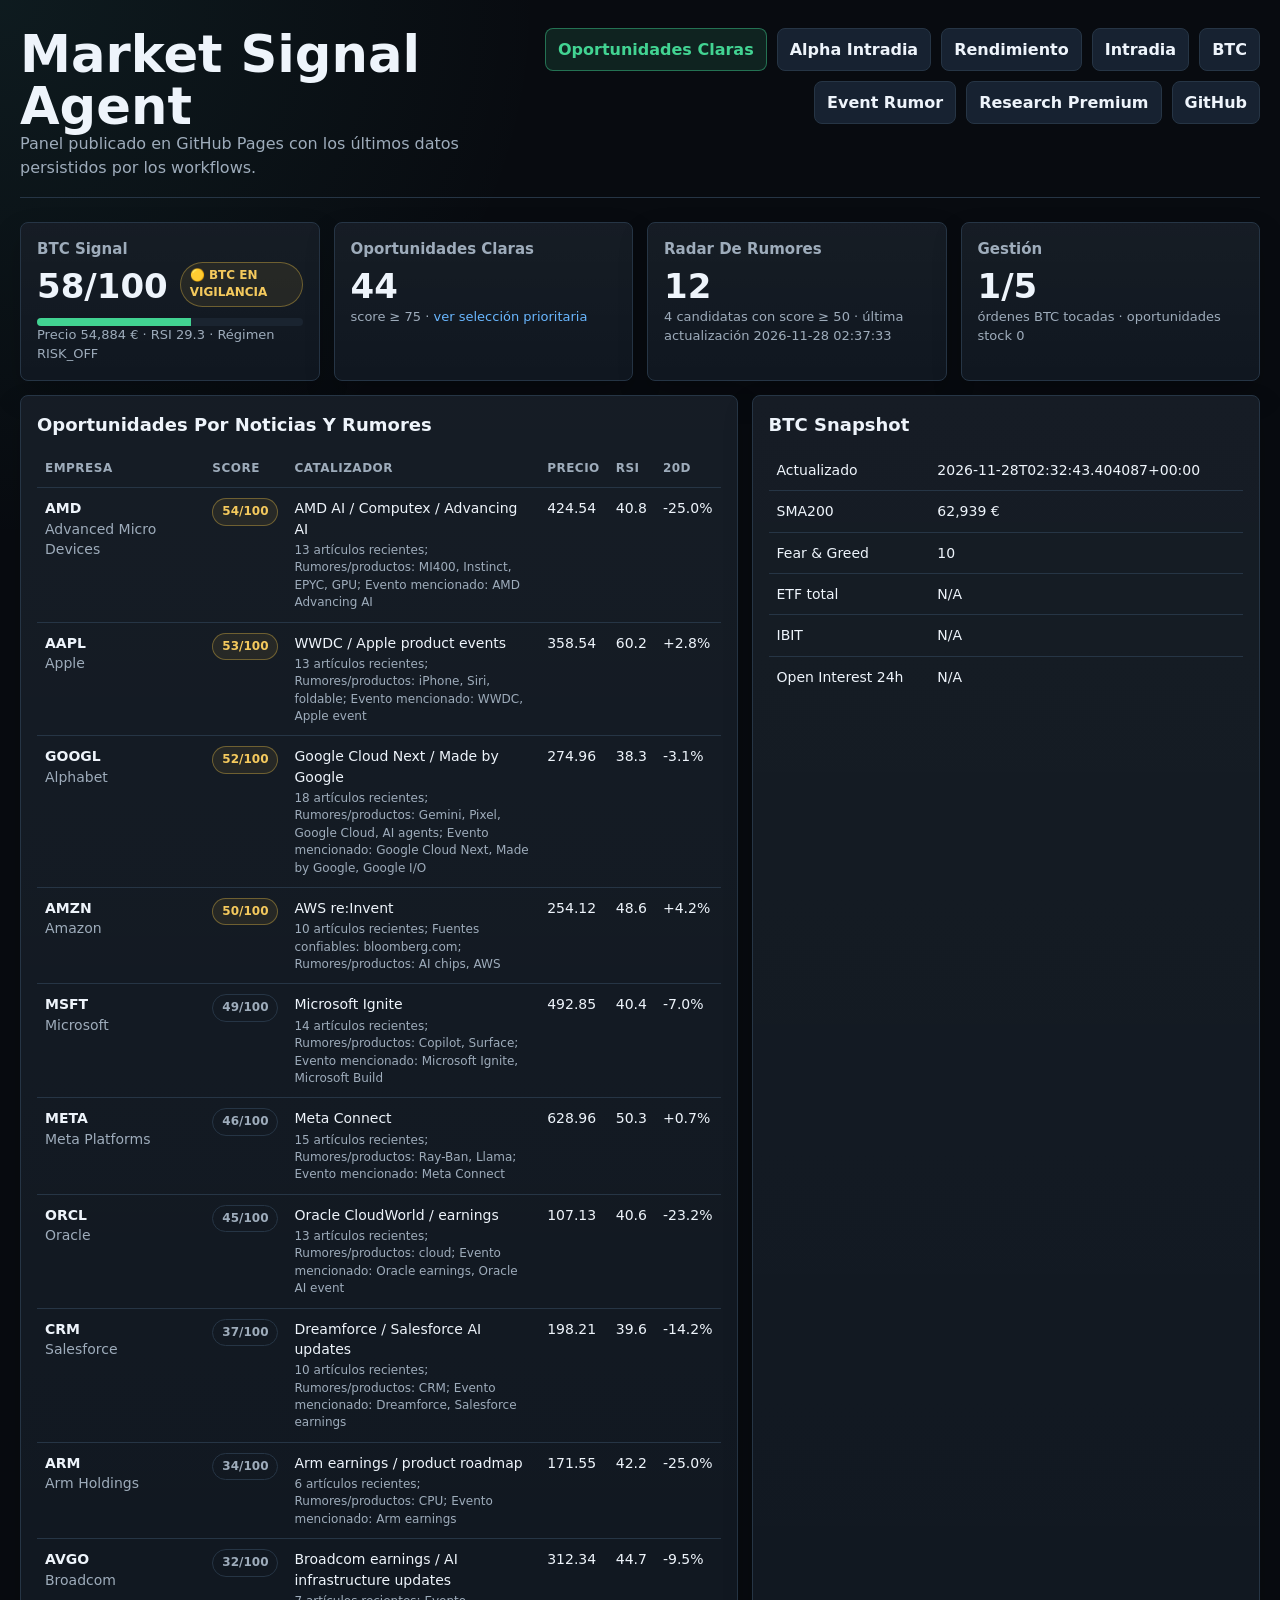
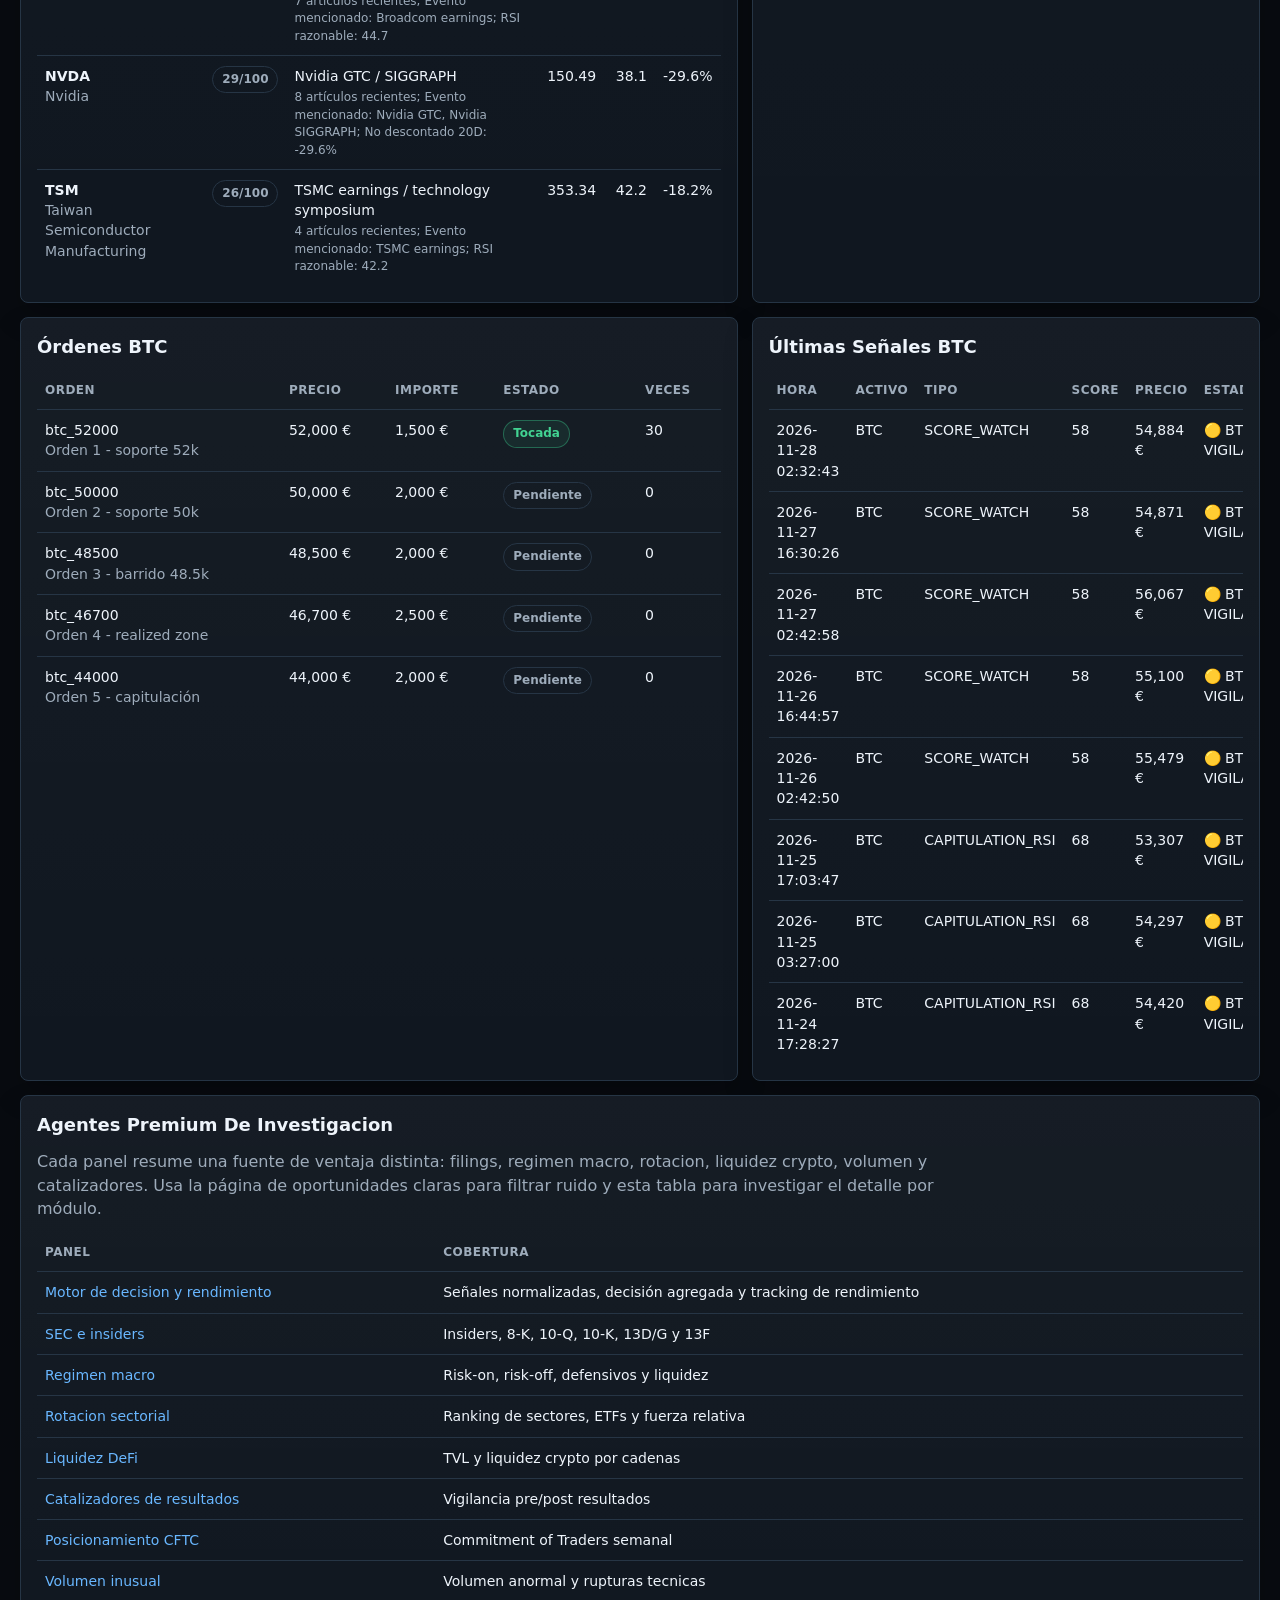
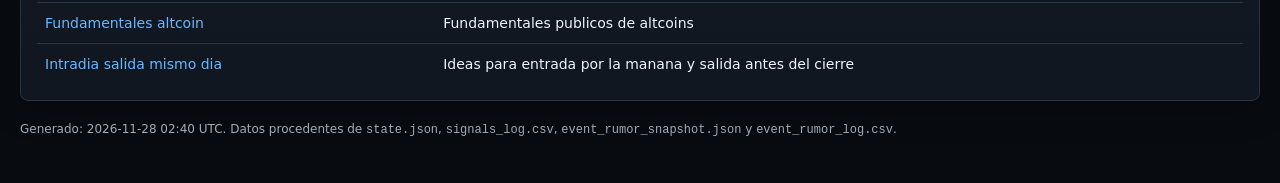
==== docs/index.html @ 248a7607 "Update daily report state [skip ci]" ====
<!doctype html>
<html lang="es">
<head>
  <meta charset="utf-8">
  <meta name="viewport" content="width=device-width, initial-scale=1">
  <title>Panel Market Signal Agent</title>
  <style>
    :root {
      color-scheme: dark;
      --bg: #080b10;
      --panel: #101720;
      --panel-2: #0d131b;
      --panel-3: #151f2a;
      --line: #263545;
      --text: #eef4fb;
      --muted: #9eacbb;
      --green: #42d392;
      --yellow: #f4c95d;
      --red: #ff6f61;
      --blue: #69b7ff;
      --cyan: #57d6d1;
    }
    * { box-sizing: border-box; }
    body {
      margin: 0;
      background: radial-gradient(circle at top left, rgba(87, 214, 209, .08), transparent 34rem), var(--bg);
      color: var(--text);
      font-family: ui-sans-serif, system-ui, -apple-system, BlinkMacSystemFont, "Segoe UI", sans-serif;
      line-height: 1.45;
    }
    a { color: var(--blue); text-decoration: none; }
    a:hover { text-decoration: underline; }
    .shell { width: min(1440px, calc(100% - 40px)); margin: 0 auto; padding: 28px 0 44px; }
    .topbar { display: flex; justify-content: space-between; gap: 18px; align-items: flex-start; margin-bottom: 24px; padding-bottom: 18px; border-bottom: 1px solid var(--line); }
    h1 { margin: 0; font-size: clamp(30px, 4vw, 54px); letter-spacing: 0; line-height: 1.02; }
    h2 { margin: 0 0 12px; font-size: 18px; }
    h3 { margin: 0; font-size: 15px; color: var(--muted); font-weight: 650; }
    .muted { color: var(--muted); }
    .nav { display: flex; gap: 10px; flex-wrap: wrap; justify-content: flex-end; }
    .btn { border: 1px solid var(--line); background: #172231; color: var(--text); padding: 9px 12px; border-radius: 8px; font-weight: 750; display: inline-flex; align-items: center; justify-content: center; min-height: 38px; }
    .btn.primary { border-color: rgba(66, 211, 146, .45); background: rgba(66, 211, 146, .12); color: var(--green); }
    .btn.compact { min-height: 32px; padding: 6px 9px; font-size: 12px; }
    .grid { display: grid; grid-template-columns: repeat(12, 1fr); gap: 14px; }
    .card { background: linear-gradient(180deg, rgba(255,255,255,.025), transparent), var(--panel); border: 1px solid var(--line); border-radius: 8px; padding: 16px; min-width: 0; box-shadow: 0 14px 30px rgba(0,0,0,.18); }
    .card.danger { border-color: rgba(255,111,97,.55); background: rgba(255,111,97,.10); }
    .span-3 { grid-column: span 3; }
    .span-4 { grid-column: span 4; }
    .span-5 { grid-column: span 5; }
    .span-7 { grid-column: span 7; }
    .span-8 { grid-column: span 8; }
    .span-12 { grid-column: span 12; }
    .metric { font-size: 34px; line-height: 1.05; font-weight: 800; margin: 8px 0 4px; }
    .metric.small { font-size: 20px; }
    .submetric { color: var(--muted); font-size: 13px; }
    .intro { color: var(--muted); max-width: 920px; margin: 0 0 14px; }
    .pill { display: inline-flex; align-items: center; border: 1px solid var(--line); border-radius: 999px; padding: 4px 9px; font-size: 12px; font-weight: 800; color: var(--muted); }
    .pill.hot { color: var(--green); border-color: rgba(61, 220, 151, .35); background: rgba(61, 220, 151, .08); }
    .pill.watch { color: var(--yellow); border-color: rgba(247, 201, 72, .35); background: rgba(247, 201, 72, .08); }
    .pill.quiet { color: var(--muted); }
    table { width: 100%; border-collapse: collapse; }
    th, td { padding: 10px 8px; border-bottom: 1px solid var(--line); text-align: left; vertical-align: top; }
    th { color: var(--muted); font-size: 12px; text-transform: uppercase; letter-spacing: .04em; }
    td { font-size: 14px; }
    tr:last-child td { border-bottom: 0; }
    .table-wrap { overflow-x: auto; }
    .company { font-weight: 800; }
    .reason { color: var(--muted); font-size: 12px; margin-top: 3px; max-width: 520px; }
    .details { margin-top: 8px; color: var(--muted); }
    .details summary { cursor: pointer; color: var(--blue); font-weight: 750; font-size: 12px; }
    .detail-grid { display: grid; grid-template-columns: repeat(2, minmax(0, 1fr)); gap: 10px; margin-top: 10px; padding: 12px; background: var(--panel-2); border: 1px solid var(--line); border-radius: 8px; }
    .detail-grid strong { color: var(--text); display: block; margin-bottom: 4px; font-size: 12px; text-transform: uppercase; }
    .detail-grid p { margin: 0; font-size: 13px; }
    .status-line { display: flex; align-items: center; justify-content: space-between; gap: 12px; }
    .bar { height: 8px; background: #1a2430; border-radius: 999px; overflow: hidden; margin-top: 10px; }
    .bar > span { display: block; height: 100%; background: var(--green); width: var(--w); }
    footer { color: var(--muted); font-size: 12px; margin-top: 20px; }
    @media (max-width: 980px) {
      .span-3, .span-4, .span-5, .span-7, .span-8 { grid-column: span 12; }
      .topbar { display: block; }
      .nav { justify-content: flex-start; margin-top: 16px; }
      .detail-grid { grid-template-columns: 1fr; }
    }
  </style>
</head>
<body>
<div class="shell">
  <div class="topbar">
    <div>
      <h1>Market Signal Agent</h1>
      <div class="muted">Panel publicado en GitHub Pages con los últimos datos persistidos por los workflows.</div>
    </div>
    <nav class="nav">
      <a class="btn primary" href="opportunities.html">Oportunidades Claras</a>
      <a class="btn" href="alpha/">Alpha Intradia</a>
      <a class="btn" href="performance_dashboard.html">Rendimiento</a>
      <a class="btn" href="intraday_cashout_dashboard.html">Intradia</a>
      <a class="btn" href="dashboard.html">BTC</a>
      <a class="btn" href="event_rumor_dashboard.html">Event Rumor</a>
      <a class="btn" href="macro_regime_dashboard.html">Research Premium</a>
      <a class="btn" href="https://github.com/DiegoSR-git/market-signal-agent">GitHub</a>
    </nav>
  </div>

  <section class="grid">
    <div class="card span-3">
      <h3>BTC Signal</h3>
      <div class="status-line"><div class="metric">58/100</div><span class="pill watch">🟡 BTC EN VIGILANCIA</span></div>
      <div class="bar" style="--w:58%"><span></span></div>
      <div class="submetric">Precio 54,884 € · RSI 29.3 · Régimen RISK_OFF</div>
    </div>
    <div class="card span-3">
      <h3>Oportunidades Claras</h3>
      <div class="metric">44</div>
      <div class="submetric">score ≥ 75 · <a href="opportunities.html">ver selección prioritaria</a></div>
    </div>
    <div class="card span-3">
      <h3>Radar De Rumores</h3>
      <div class="metric">12</div>
      <div class="submetric">4 candidatas con score ≥ 50 · última actualización 2026-11-28 02:37:33</div>
    </div>
    <div class="card span-3">
      <h3>Gestión</h3>
      <div class="metric">1/5</div>
      <div class="submetric">órdenes BTC tocadas · oportunidades stock 0</div>
    </div>

    <div class="card span-7">
      <h2>Oportunidades Por Noticias Y Rumores</h2>
      <div class="table-wrap"><table><thead><tr><th>Empresa</th><th>Score</th><th>Catalizador</th><th>Precio</th><th>RSI</th><th>20D</th></tr></thead><tbody><tr>
          <td><div class="company">AMD</div><div class="muted">Advanced Micro Devices</div></td>
          <td><span class="pill watch">54/100</span></td>
          <td>AMD AI / Computex / Advancing AI<div class="reason">13 artículos recientes; Rumores/productos: MI400, Instinct, EPYC, GPU; Evento mencionado: AMD Advancing AI</div></td>
          <td>424.54</td>
          <td>40.8</td>
          <td>-25.0%</td>
        </tr><tr>
          <td><div class="company">AAPL</div><div class="muted">Apple</div></td>
          <td><span class="pill watch">53/100</span></td>
          <td>WWDC / Apple product events<div class="reason">13 artículos recientes; Rumores/productos: iPhone, Siri, foldable; Evento mencionado: WWDC, Apple event</div></td>
          <td>358.54</td>
          <td>60.2</td>
          <td>+2.8%</td>
        </tr><tr>
          <td><div class="company">GOOGL</div><div class="muted">Alphabet</div></td>
          <td><span class="pill watch">52/100</span></td>
          <td>Google Cloud Next / Made by Google<div class="reason">18 artículos recientes; Rumores/productos: Gemini, Pixel, Google Cloud, AI agents; Evento mencionado: Google Cloud Next, Made by Google, Google I/O</div></td>
          <td>274.96</td>
          <td>38.3</td>
          <td>-3.1%</td>
        </tr><tr>
          <td><div class="company">AMZN</div><div class="muted">Amazon</div></td>
          <td><span class="pill watch">50/100</span></td>
          <td>AWS re:Invent<div class="reason">10 artículos recientes; Fuentes confiables: bloomberg.com; Rumores/productos: AI chips, AWS</div></td>
          <td>254.12</td>
          <td>48.6</td>
          <td>+4.2%</td>
        </tr><tr>
          <td><div class="company">MSFT</div><div class="muted">Microsoft</div></td>
          <td><span class="pill quiet">49/100</span></td>
          <td>Microsoft Ignite<div class="reason">14 artículos recientes; Rumores/productos: Copilot, Surface; Evento mencionado: Microsoft Ignite, Microsoft Build</div></td>
          <td>492.85</td>
          <td>40.4</td>
          <td>-7.0%</td>
        </tr><tr>
          <td><div class="company">META</div><div class="muted">Meta Platforms</div></td>
          <td><span class="pill quiet">46/100</span></td>
          <td>Meta Connect<div class="reason">15 artículos recientes; Rumores/productos: Ray-Ban, Llama; Evento mencionado: Meta Connect</div></td>
          <td>628.96</td>
          <td>50.3</td>
          <td>+0.7%</td>
        </tr><tr>
          <td><div class="company">ORCL</div><div class="muted">Oracle</div></td>
          <td><span class="pill quiet">45/100</span></td>
          <td>Oracle CloudWorld / earnings<div class="reason">13 artículos recientes; Rumores/productos: cloud; Evento mencionado: Oracle earnings, Oracle AI event</div></td>
          <td>107.13</td>
          <td>40.6</td>
          <td>-23.2%</td>
        </tr><tr>
          <td><div class="company">CRM</div><div class="muted">Salesforce</div></td>
          <td><span class="pill quiet">37/100</span></td>
          <td>Dreamforce / Salesforce AI updates<div class="reason">10 artículos recientes; Rumores/productos: CRM; Evento mencionado: Dreamforce, Salesforce earnings</div></td>
          <td>198.21</td>
          <td>39.6</td>
          <td>-14.2%</td>
        </tr><tr>
          <td><div class="company">ARM</div><div class="muted">Arm Holdings</div></td>
          <td><span class="pill quiet">34/100</span></td>
          <td>Arm earnings / product roadmap<div class="reason">6 artículos recientes; Rumores/productos: CPU; Evento mencionado: Arm earnings</div></td>
          <td>171.55</td>
          <td>42.2</td>
          <td>-25.0%</td>
        </tr><tr>
          <td><div class="company">AVGO</div><div class="muted">Broadcom</div></td>
          <td><span class="pill quiet">32/100</span></td>
          <td>Broadcom earnings / AI infrastructure updates<div class="reason">7 artículos recientes; Evento mencionado: Broadcom earnings; RSI razonable: 44.7</div></td>
          <td>312.34</td>
          <td>44.7</td>
          <td>-9.5%</td>
        </tr><tr>
          <td><div class="company">NVDA</div><div class="muted">Nvidia</div></td>
          <td><span class="pill quiet">29/100</span></td>
          <td>Nvidia GTC / SIGGRAPH<div class="reason">8 artículos recientes; Evento mencionado: Nvidia GTC, Nvidia SIGGRAPH; No descontado 20D: -29.6%</div></td>
          <td>150.49</td>
          <td>38.1</td>
          <td>-29.6%</td>
        </tr><tr>
          <td><div class="company">TSM</div><div class="muted">Taiwan Semiconductor Manufacturing</div></td>
          <td><span class="pill quiet">26/100</span></td>
          <td>TSMC earnings / technology symposium<div class="reason">4 artículos recientes; Evento mencionado: TSMC earnings; RSI razonable: 42.2</div></td>
          <td>353.34</td>
          <td>42.2</td>
          <td>-18.2%</td>
        </tr></tbody></table></div>
    </div>
    <div class="card span-5">
      <h2>BTC Snapshot</h2>
      <table><tbody>
        <tr><td>Actualizado</td><td>2026-11-28T02:32:43.404087+00:00</td></tr>
        <tr><td>SMA200</td><td>62,939 €</td></tr>
        <tr><td>Fear & Greed</td><td>10</td></tr>
        <tr><td>ETF total</td><td>N/A</td></tr>
        <tr><td>IBIT</td><td>N/A</td></tr>
        <tr><td>Open Interest 24h</td><td>N/A</td></tr>
      </tbody></table>
    </div>

    <div class="card span-7">
      <h2>Órdenes BTC</h2>
      <div class="table-wrap"><table><thead><tr><th>Orden</th><th>Precio</th><th>Importe</th><th>Estado</th><th>Veces</th></tr></thead><tbody><tr>
          <td>btc_52000<div class="muted">Orden 1 - soporte 52k</div></td>
          <td>52,000 €</td>
          <td>1,500 €</td>
          <td><span class="pill hot">Tocada</span></td>
          <td>30</td>
        </tr><tr>
          <td>btc_50000<div class="muted">Orden 2 - soporte 50k</div></td>
          <td>50,000 €</td>
          <td>2,000 €</td>
          <td><span class="pill quiet">Pendiente</span></td>
          <td>0</td>
        </tr><tr>
          <td>btc_48500<div class="muted">Orden 3 - barrido 48.5k</div></td>
          <td>48,500 €</td>
          <td>2,000 €</td>
          <td><span class="pill quiet">Pendiente</span></td>
          <td>0</td>
        </tr><tr>
          <td>btc_46700<div class="muted">Orden 4 - realized zone</div></td>
          <td>46,700 €</td>
          <td>2,500 €</td>
          <td><span class="pill quiet">Pendiente</span></td>
          <td>0</td>
        </tr><tr>
          <td>btc_44000<div class="muted">Orden 5 - capitulación</div></td>
          <td>44,000 €</td>
          <td>2,000 €</td>
          <td><span class="pill quiet">Pendiente</span></td>
          <td>0</td>
        </tr></tbody></table></div>
    </div>
    <div class="card span-5">
      <h2>Últimas Señales BTC</h2>
      <div class="table-wrap"><table><thead><tr><th>Hora</th><th>Activo</th><th>Tipo</th><th>Score</th><th>Precio</th><th>Estado</th></tr></thead><tbody><tr>
          <td>2026-11-28 02:32:43</td>
          <td>BTC</td>
          <td>SCORE_WATCH</td>
          <td>58</td>
          <td>54,884 €</td>
          <td>🟡 BTC EN VIGILANCIA</td>
        </tr><tr>
          <td>2026-11-27 16:30:26</td>
          <td>BTC</td>
          <td>SCORE_WATCH</td>
          <td>58</td>
          <td>54,871 €</td>
          <td>🟡 BTC EN VIGILANCIA</td>
        </tr><tr>
          <td>2026-11-27 02:42:58</td>
          <td>BTC</td>
          <td>SCORE_WATCH</td>
          <td>58</td>
          <td>56,067 €</td>
          <td>🟡 BTC EN VIGILANCIA</td>
        </tr><tr>
          <td>2026-11-26 16:44:57</td>
          <td>BTC</td>
          <td>SCORE_WATCH</td>
          <td>58</td>
          <td>55,100 €</td>
          <td>🟡 BTC EN VIGILANCIA</td>
        </tr><tr>
          <td>2026-11-26 02:42:50</td>
          <td>BTC</td>
          <td>SCORE_WATCH</td>
          <td>58</td>
          <td>55,479 €</td>
          <td>🟡 BTC EN VIGILANCIA</td>
        </tr><tr>
          <td>2026-11-25 17:03:47</td>
          <td>BTC</td>
          <td>CAPITULATION_RSI</td>
          <td>68</td>
          <td>53,307 €</td>
          <td>🟡 BTC EN VIGILANCIA</td>
        </tr><tr>
          <td>2026-11-25 03:27:00</td>
          <td>BTC</td>
          <td>CAPITULATION_RSI</td>
          <td>68</td>
          <td>54,297 €</td>
          <td>🟡 BTC EN VIGILANCIA</td>
        </tr><tr>
          <td>2026-11-24 17:28:27</td>
          <td>BTC</td>
          <td>CAPITULATION_RSI</td>
          <td>68</td>
          <td>54,420 €</td>
          <td>🟡 BTC EN VIGILANCIA</td>
        </tr></tbody></table></div>
    </div>
    <div class="card span-12">
      <h2>Agentes Premium De Investigacion</h2>
      <p class="intro">Cada panel resume una fuente de ventaja distinta: filings, regimen macro, rotacion, liquidez crypto, volumen y catalizadores. Usa la página de oportunidades claras para filtrar ruido y esta tabla para investigar el detalle por módulo.</p>
      <div class="table-wrap"><table><thead><tr><th>Panel</th><th>Cobertura</th></tr></thead><tbody><tr>
          <td><a href="performance_dashboard.html">Motor de decision y rendimiento</a></td>
          <td>Señales normalizadas, decisión agregada y tracking de rendimiento</td>
        </tr><tr>
          <td><a href="sec_filing_dashboard.html">SEC e insiders</a></td>
          <td>Insiders, 8-K, 10-Q, 10-K, 13D/G y 13F</td>
        </tr><tr>
          <td><a href="macro_regime_dashboard.html">Regimen macro</a></td>
          <td>Risk-on, risk-off, defensivos y liquidez</td>
        </tr><tr>
          <td><a href="sector_rotation_dashboard.html">Rotacion sectorial</a></td>
          <td>Ranking de sectores, ETFs y fuerza relativa</td>
        </tr><tr>
          <td><a href="defi_liquidity_dashboard.html">Liquidez DeFi</a></td>
          <td>TVL y liquidez crypto por cadenas</td>
        </tr><tr>
          <td><a href="earnings_catalyst_dashboard.html">Catalizadores de resultados</a></td>
          <td>Vigilancia pre/post resultados</td>
        </tr><tr>
          <td><a href="cftc_positioning_dashboard.html">Posicionamiento CFTC</a></td>
          <td>Commitment of Traders semanal</td>
        </tr><tr>
          <td><a href="unusual_volume_dashboard.html">Volumen inusual</a></td>
          <td>Volumen anormal y rupturas tecnicas</td>
        </tr><tr>
          <td><a href="altcoin_fundamentals_dashboard.html">Fundamentales altcoin</a></td>
          <td>Fundamentales publicos de altcoins</td>
        </tr><tr>
          <td><a href="intraday_cashout_dashboard.html">Intradia salida mismo dia</a></td>
          <td>Ideas para entrada por la manana y salida antes del cierre</td>
        </tr></tbody></table></div>
    </div>
  </section>
  <footer>Generado: 2026-11-28 02:40 UTC. Datos procedentes de <code>state.json</code>, <code>signals_log.csv</code>, <code>event_rumor_snapshot.json</code> y <code>event_rumor_log.csv</code>.</footer>
</div>
</body>
</html>
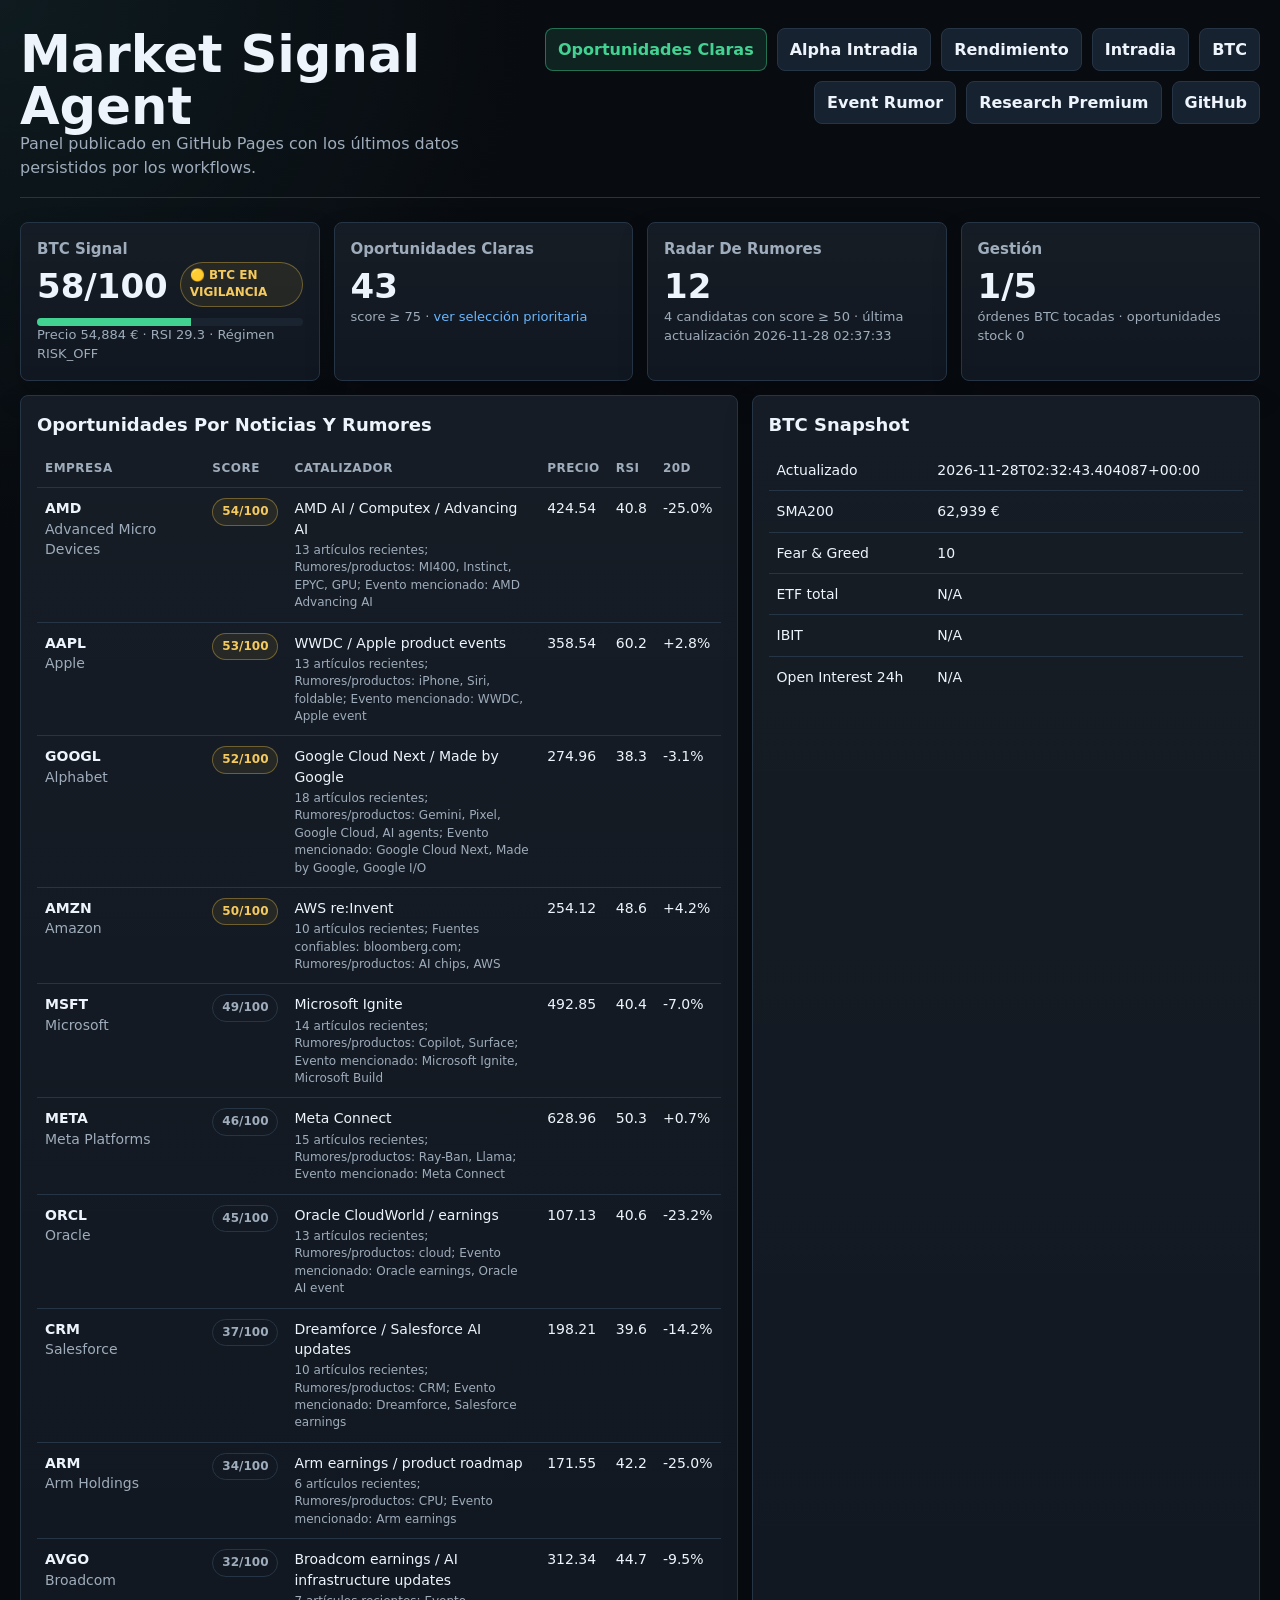
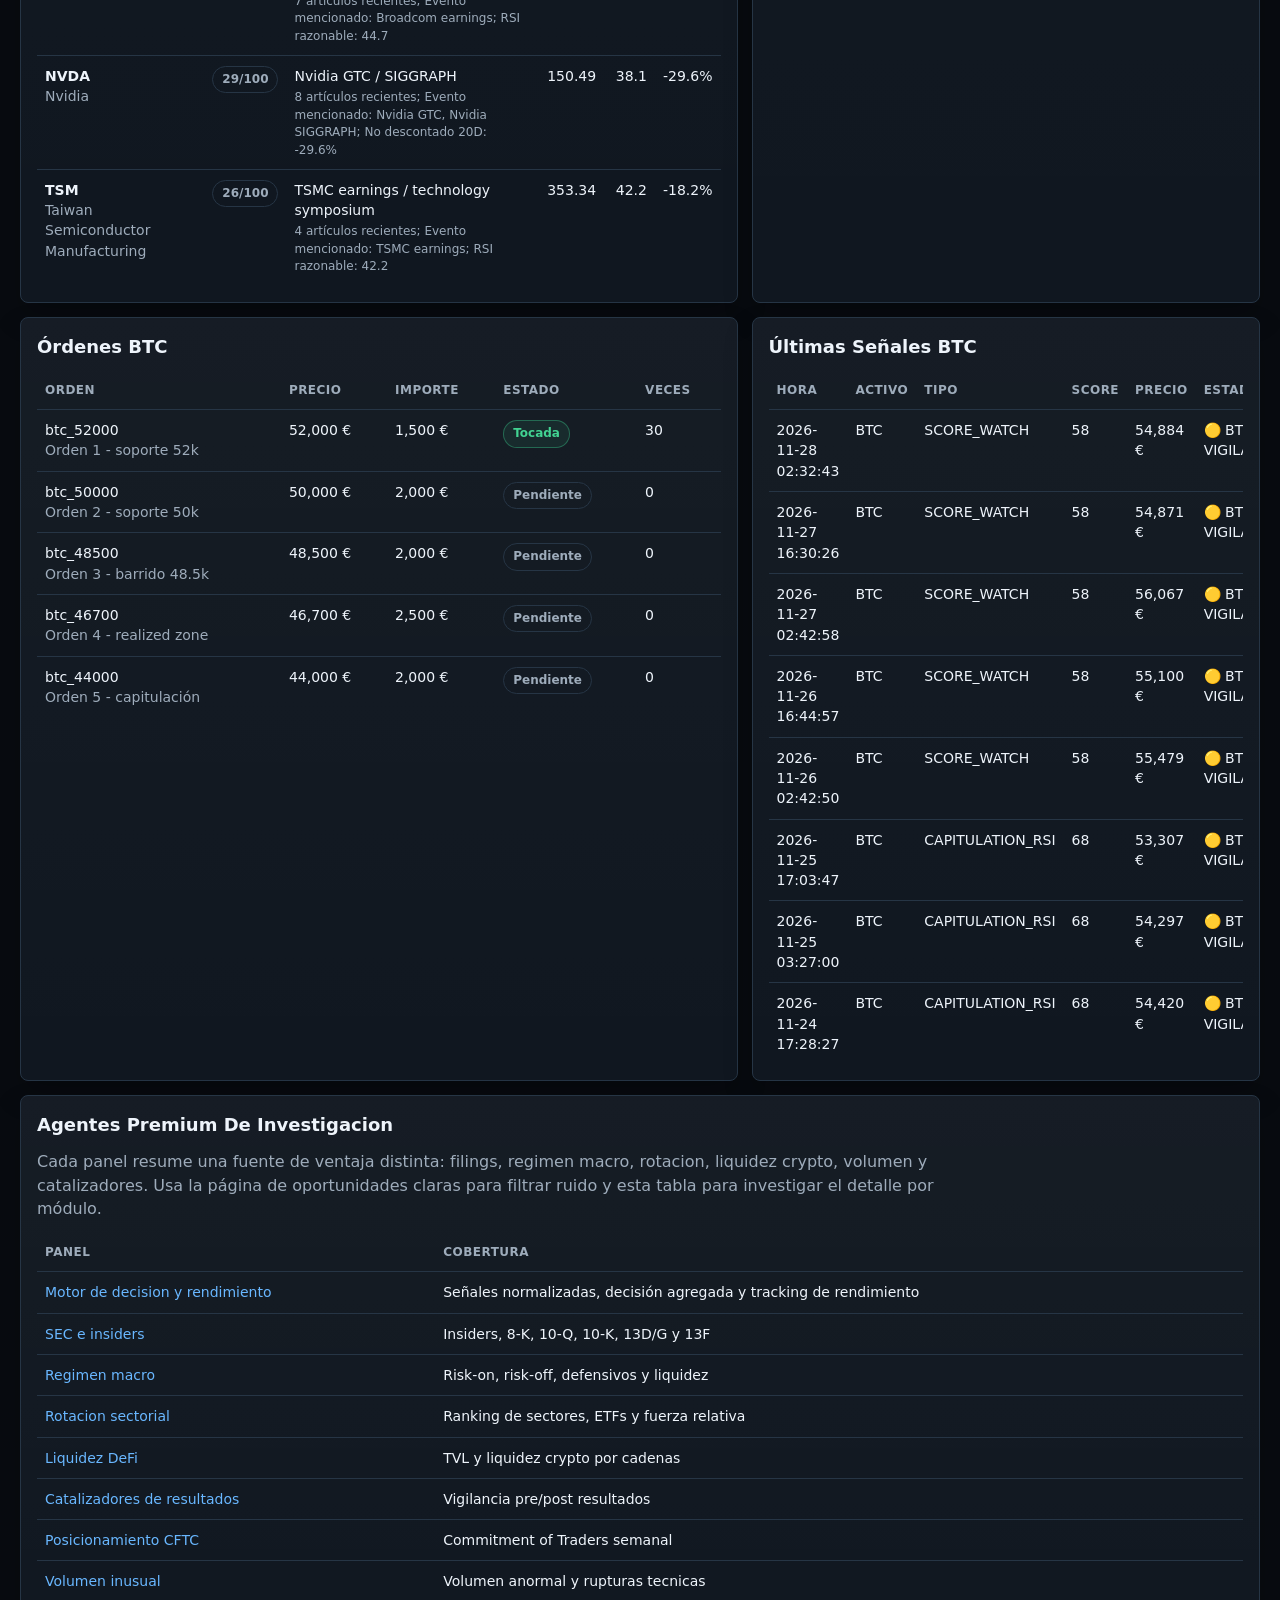
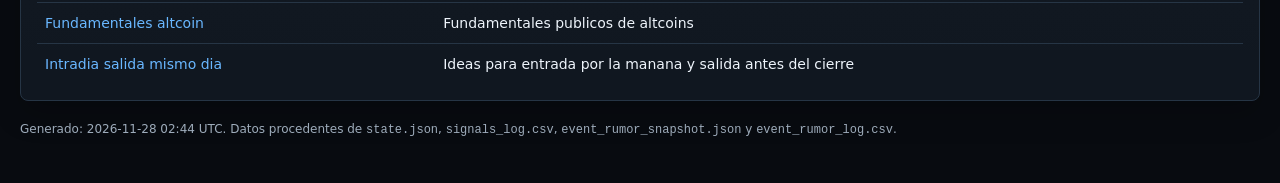
==== commit b334f6ce: "Update SEC filing agent state [skip ci]" ====
--- a/docs/index.html
+++ b/docs/index.html
@@ -110,7 +110,7 @@
     </div>
     <div class="card span-3">
       <h3>Oportunidades Claras</h3>
-      <div class="metric">44</div>
+      <div class="metric">43</div>
       <div class="submetric">score ≥ 75 · <a href="opportunities.html">ver selección prioritaria</a></div>
     </div>
     <div class="card span-3">
@@ -354,7 +354,7 @@
         </tr></tbody></table></div>
     </div>
   </section>
-  <footer>Generado: 2026-11-28 02:40 UTC. Datos procedentes de <code>state.json</code>, <code>signals_log.csv</code>, <code>event_rumor_snapshot.json</code> y <code>event_rumor_log.csv</code>.</footer>
+  <footer>Generado: 2026-11-28 02:44 UTC. Datos procedentes de <code>state.json</code>, <code>signals_log.csv</code>, <code>event_rumor_snapshot.json</code> y <code>event_rumor_log.csv</code>.</footer>
 </div>
 </body>
 </html>
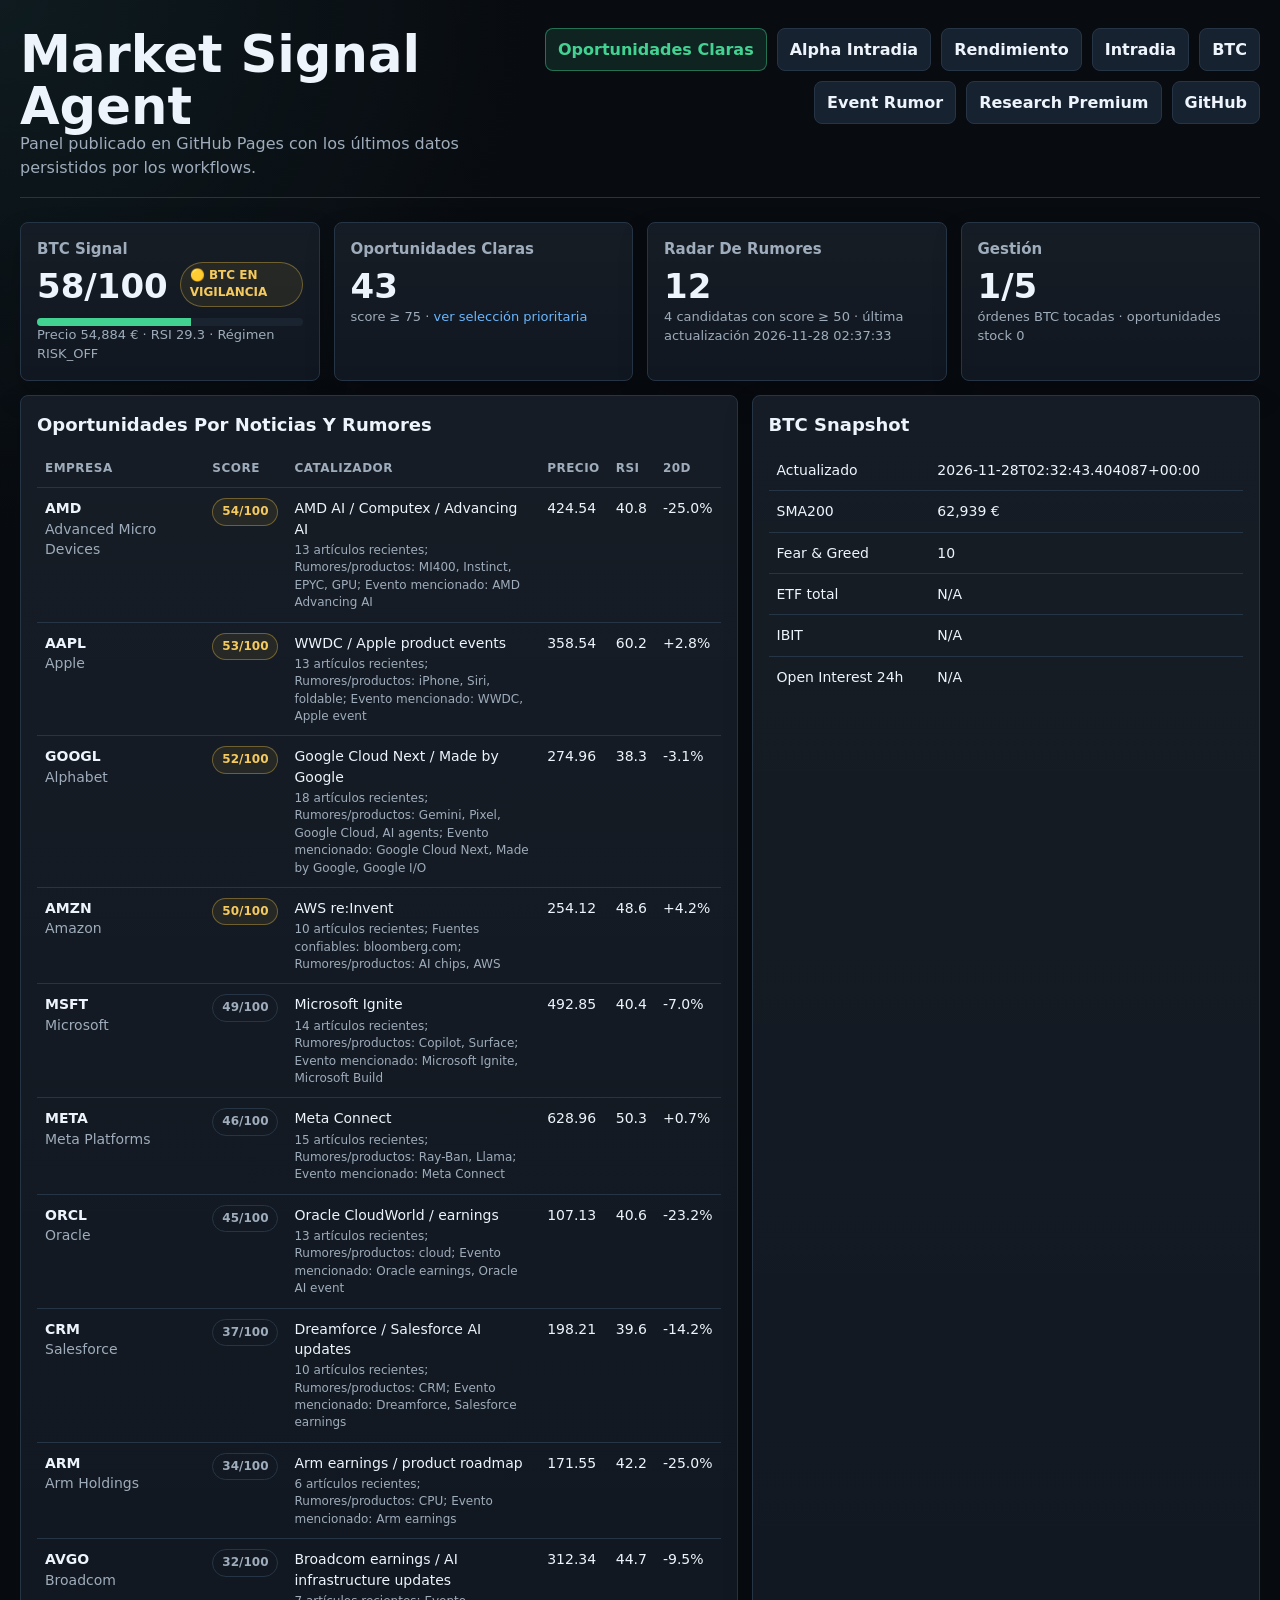
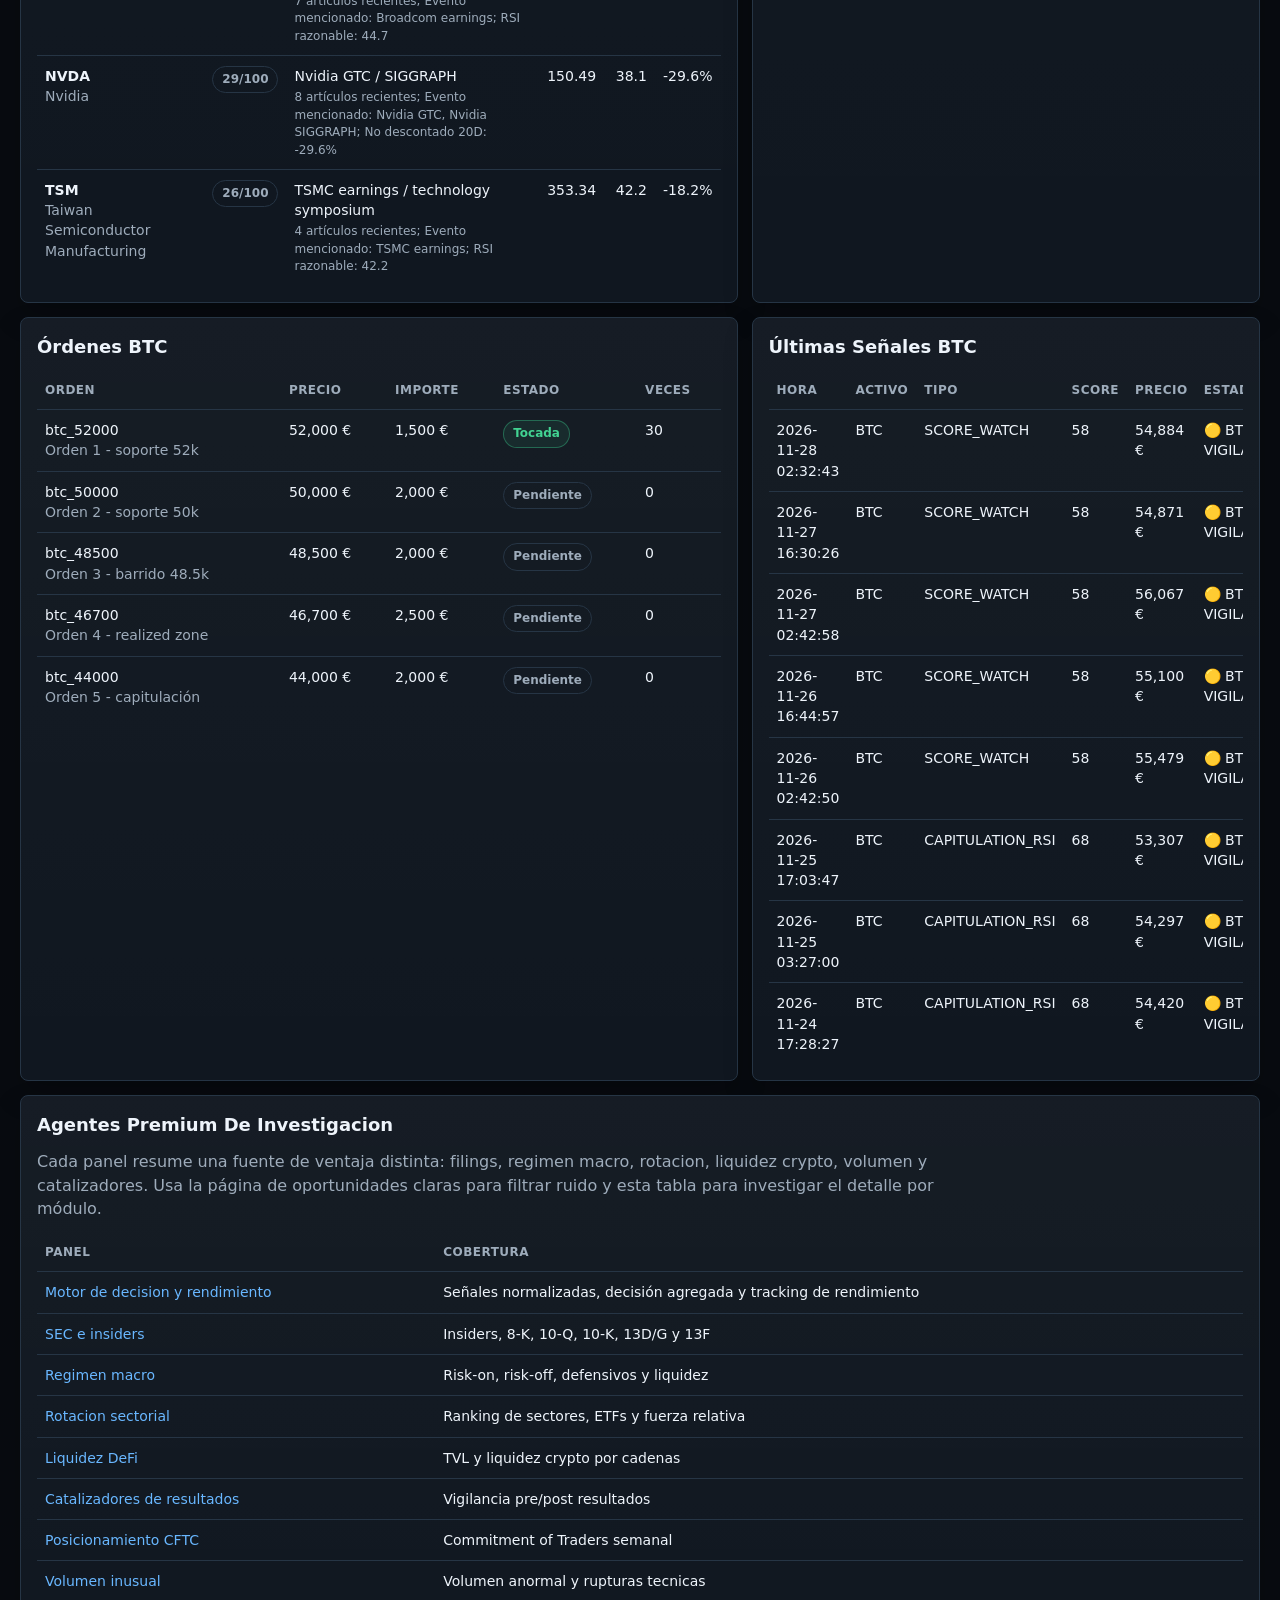
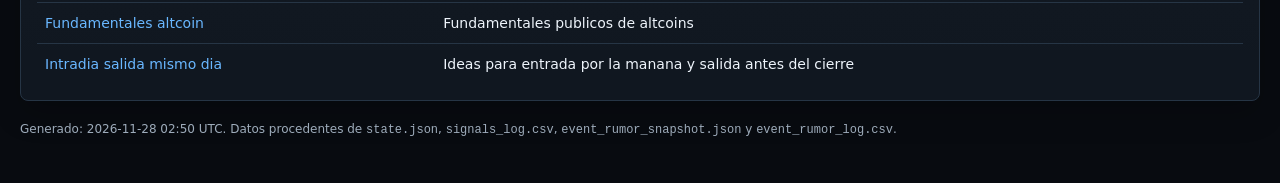
==== commit e43a383b: "Update macro regime agent state [skip ci]" ====
--- a/docs/index.html
+++ b/docs/index.html
@@ -354,7 +354,7 @@
         </tr></tbody></table></div>
     </div>
   </section>
-  <footer>Generado: 2026-11-28 02:44 UTC. Datos procedentes de <code>state.json</code>, <code>signals_log.csv</code>, <code>event_rumor_snapshot.json</code> y <code>event_rumor_log.csv</code>.</footer>
+  <footer>Generado: 2026-11-28 02:50 UTC. Datos procedentes de <code>state.json</code>, <code>signals_log.csv</code>, <code>event_rumor_snapshot.json</code> y <code>event_rumor_log.csv</code>.</footer>
 </div>
 </body>
 </html>
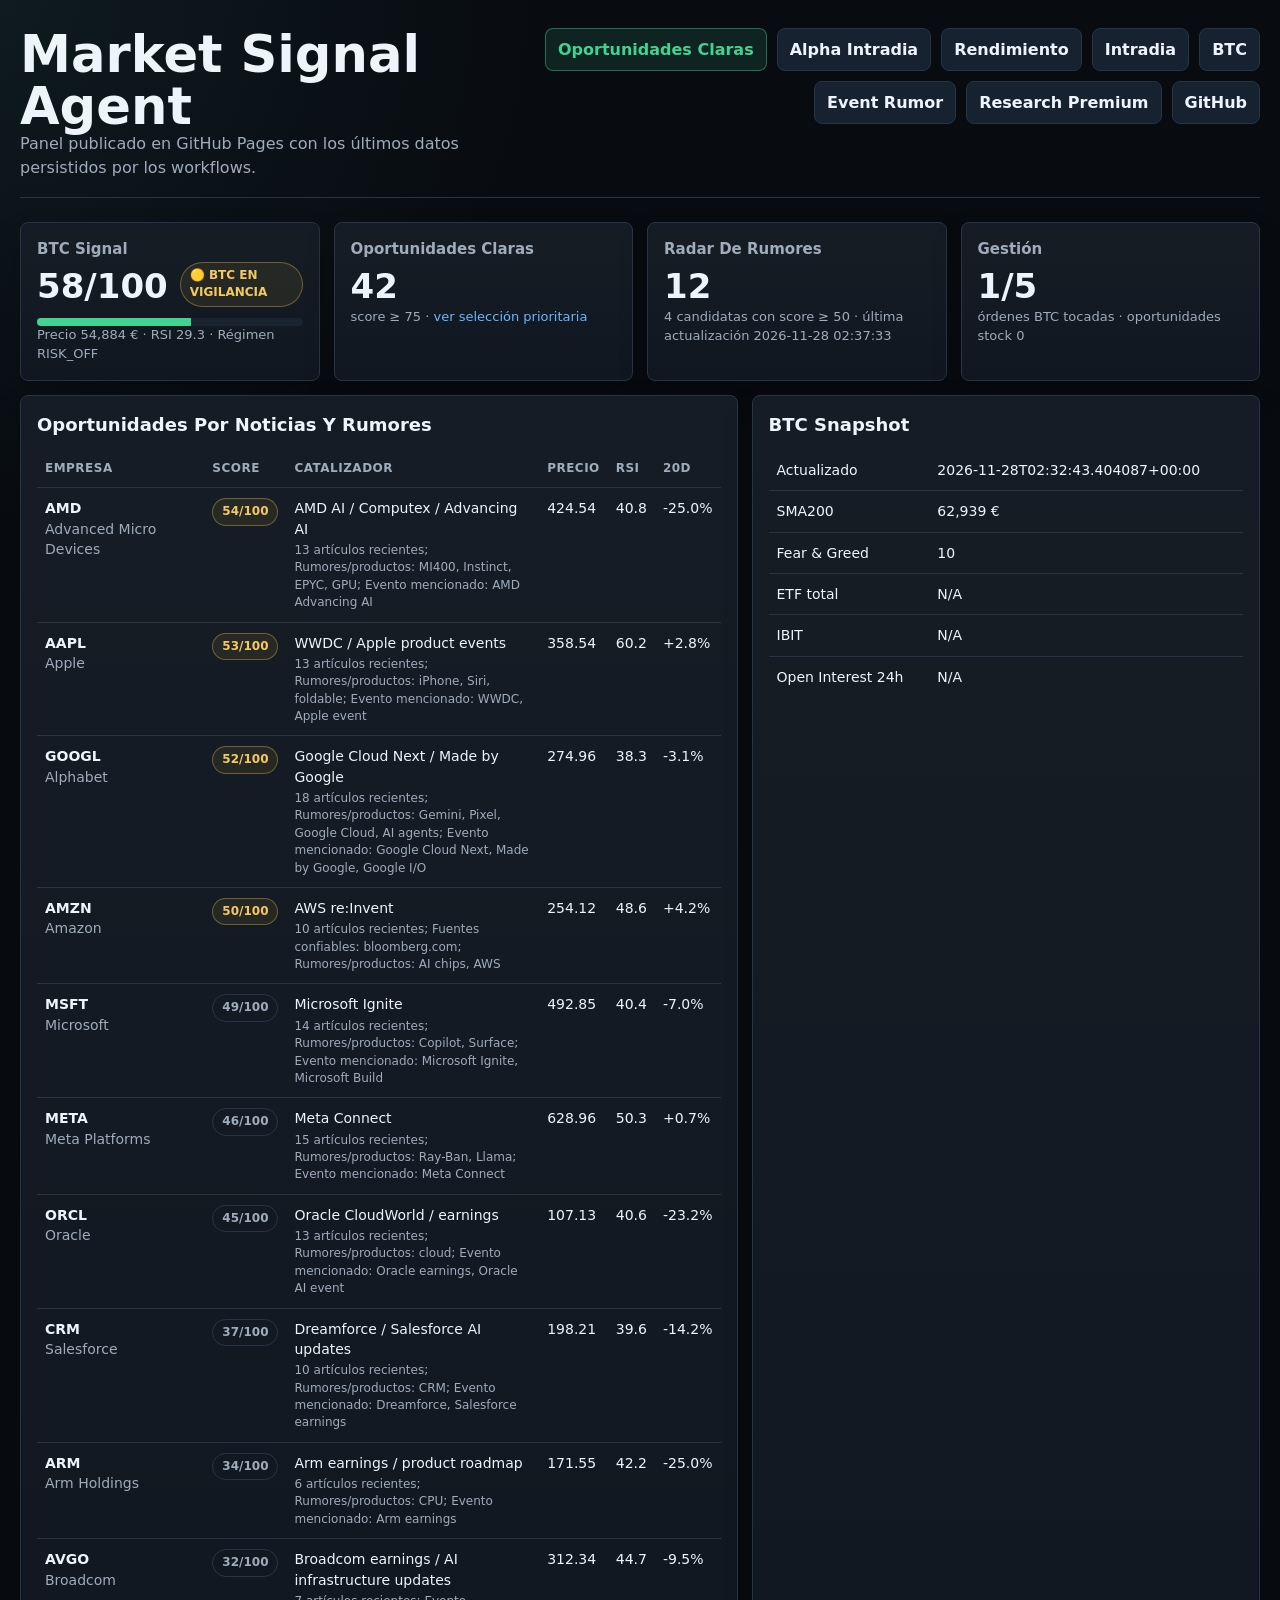
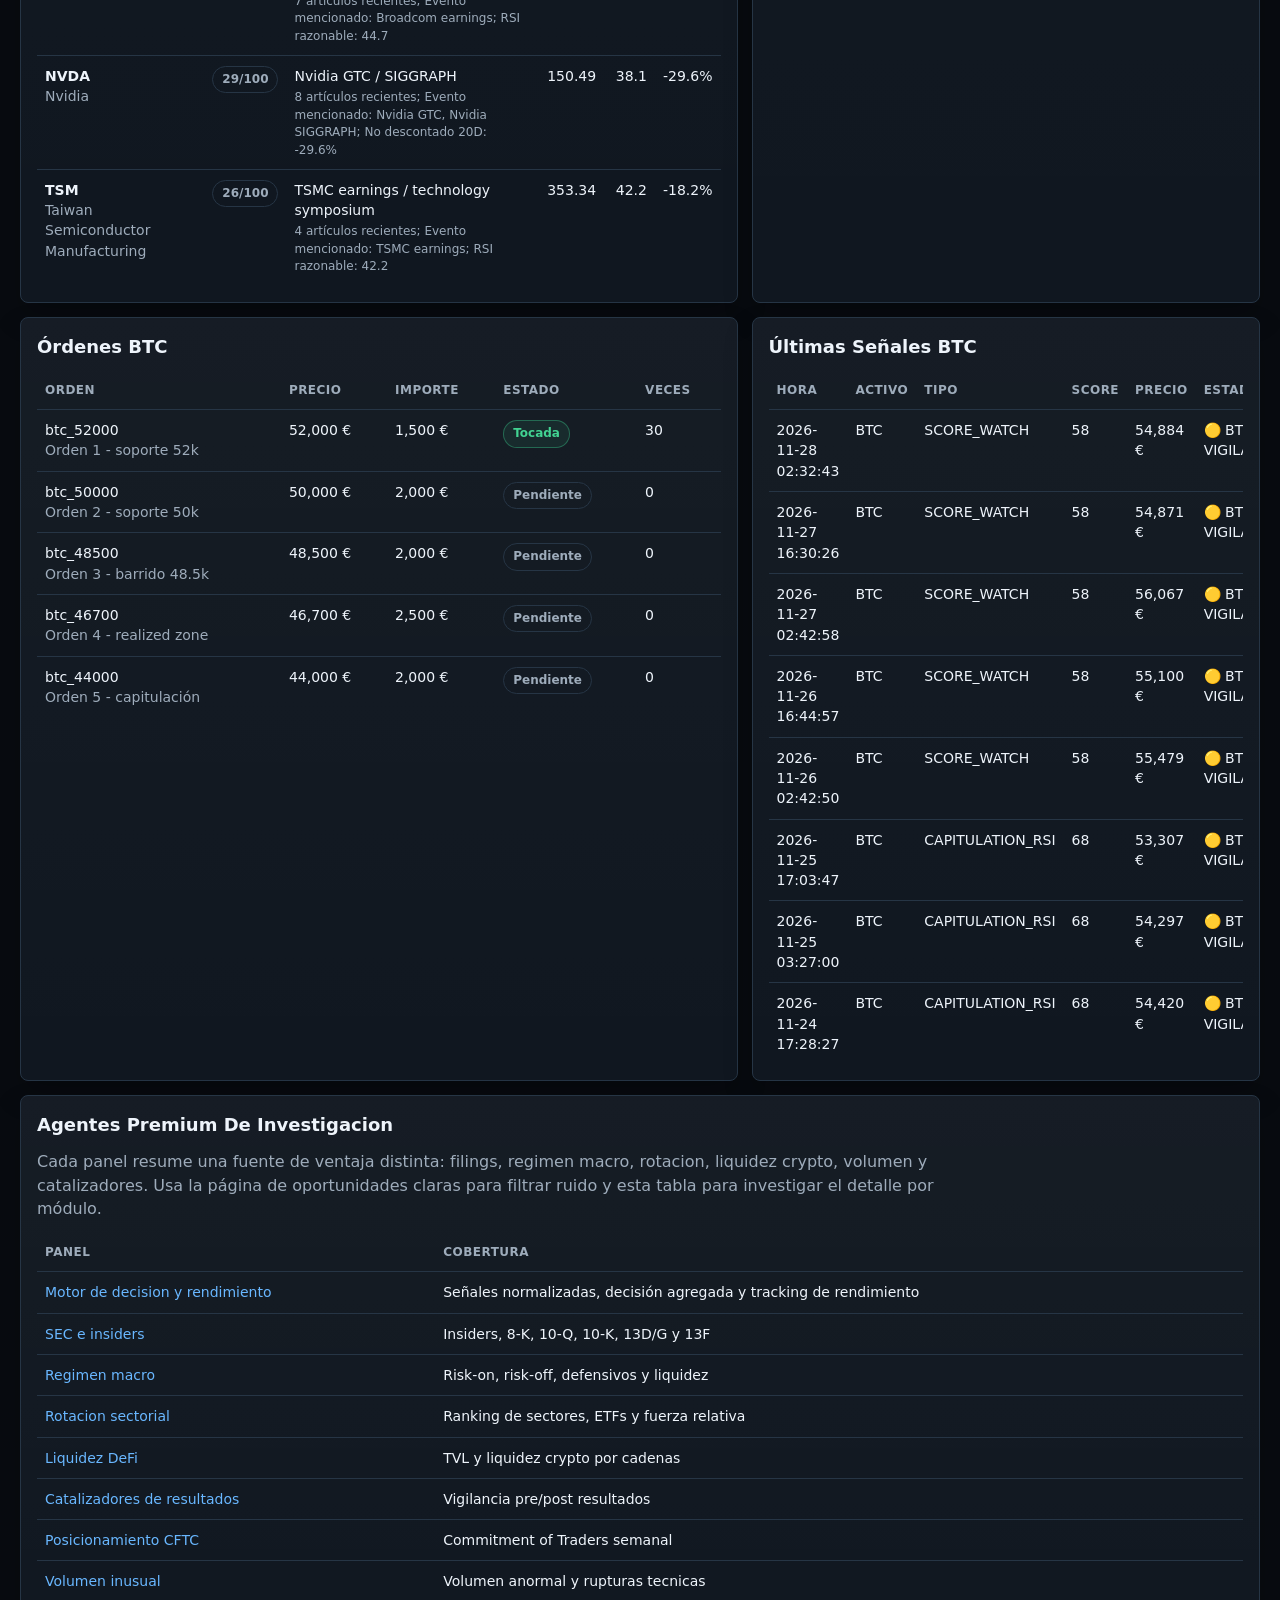
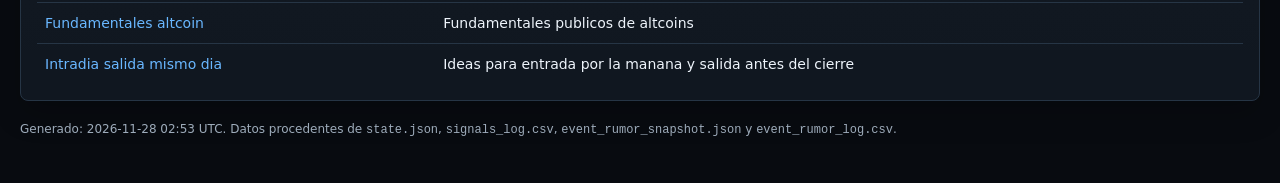
==== commit a7f43713: "Update sector rotation agent state [skip ci]" ====
--- a/docs/index.html
+++ b/docs/index.html
@@ -110,7 +110,7 @@
     </div>
     <div class="card span-3">
       <h3>Oportunidades Claras</h3>
-      <div class="metric">43</div>
+      <div class="metric">42</div>
       <div class="submetric">score ≥ 75 · <a href="opportunities.html">ver selección prioritaria</a></div>
     </div>
     <div class="card span-3">
@@ -354,7 +354,7 @@
         </tr></tbody></table></div>
     </div>
   </section>
-  <footer>Generado: 2026-11-28 02:50 UTC. Datos procedentes de <code>state.json</code>, <code>signals_log.csv</code>, <code>event_rumor_snapshot.json</code> y <code>event_rumor_log.csv</code>.</footer>
+  <footer>Generado: 2026-11-28 02:53 UTC. Datos procedentes de <code>state.json</code>, <code>signals_log.csv</code>, <code>event_rumor_snapshot.json</code> y <code>event_rumor_log.csv</code>.</footer>
 </div>
 </body>
 </html>
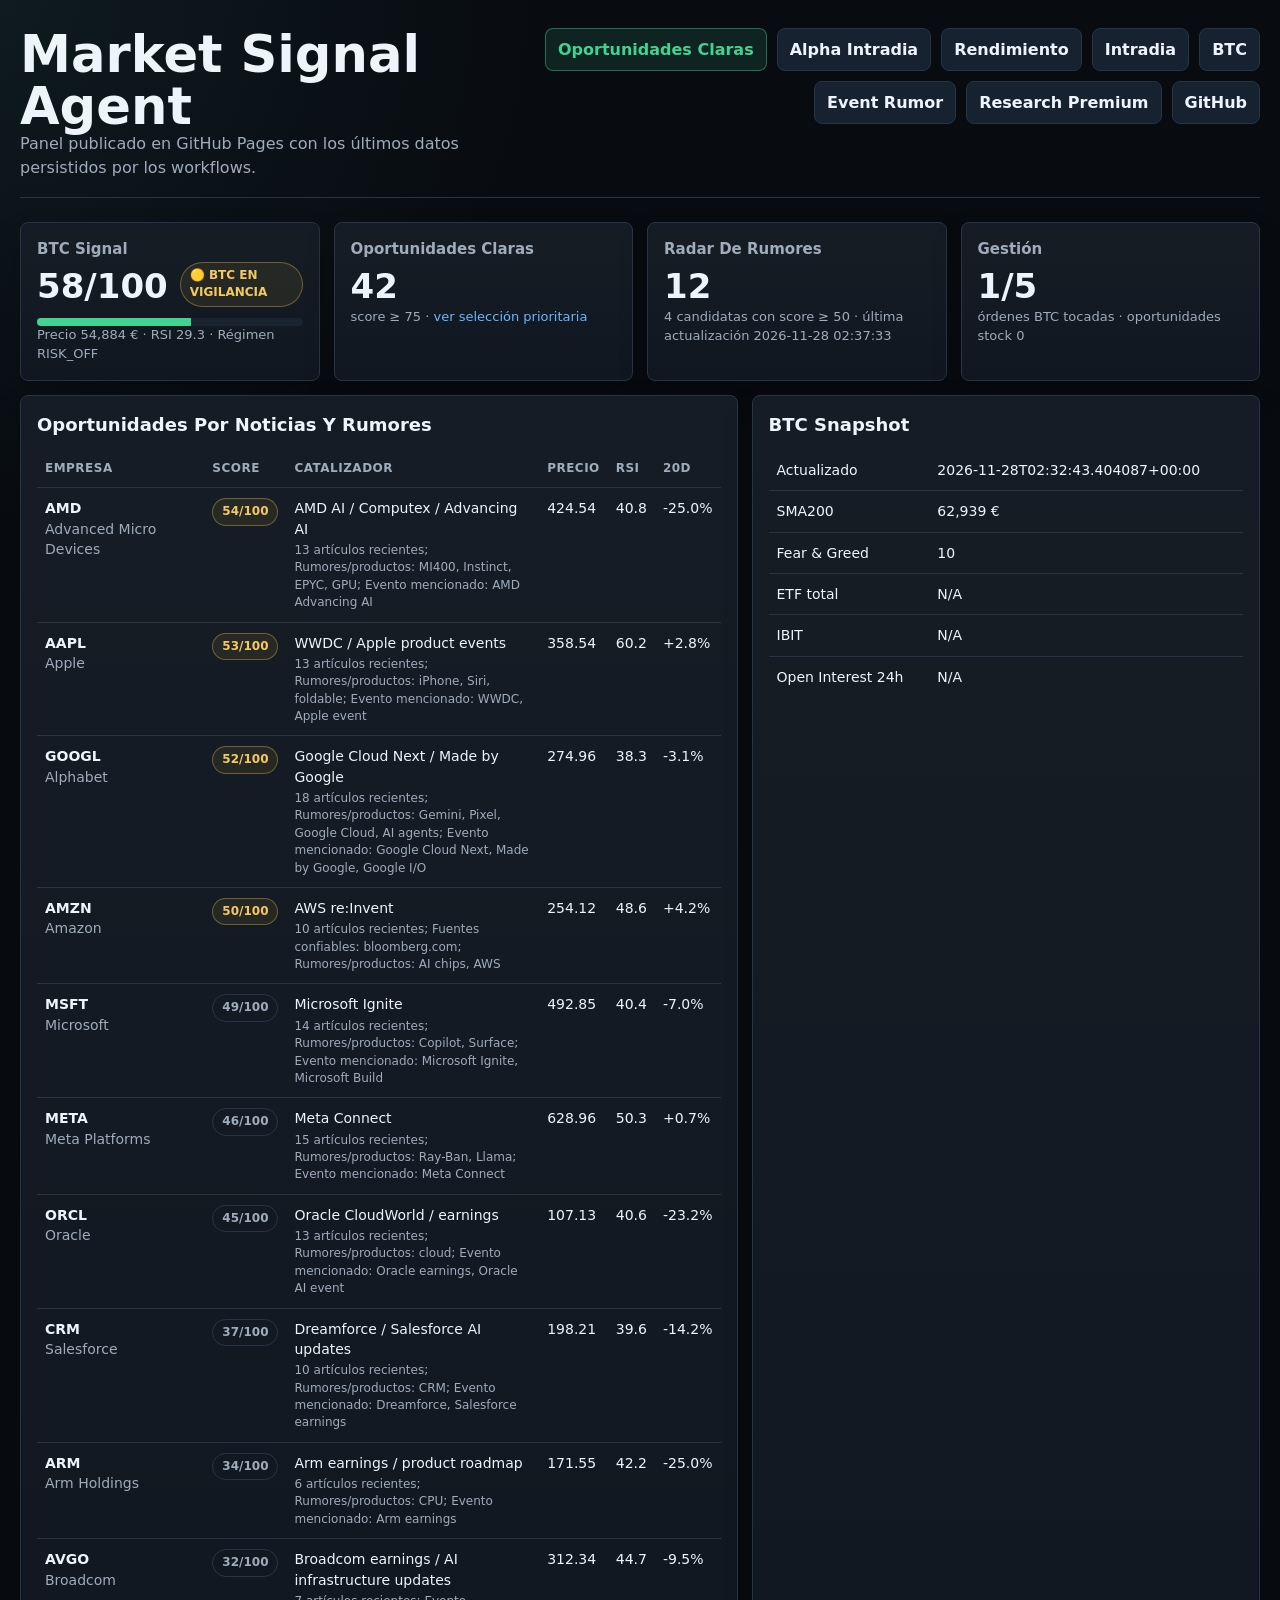
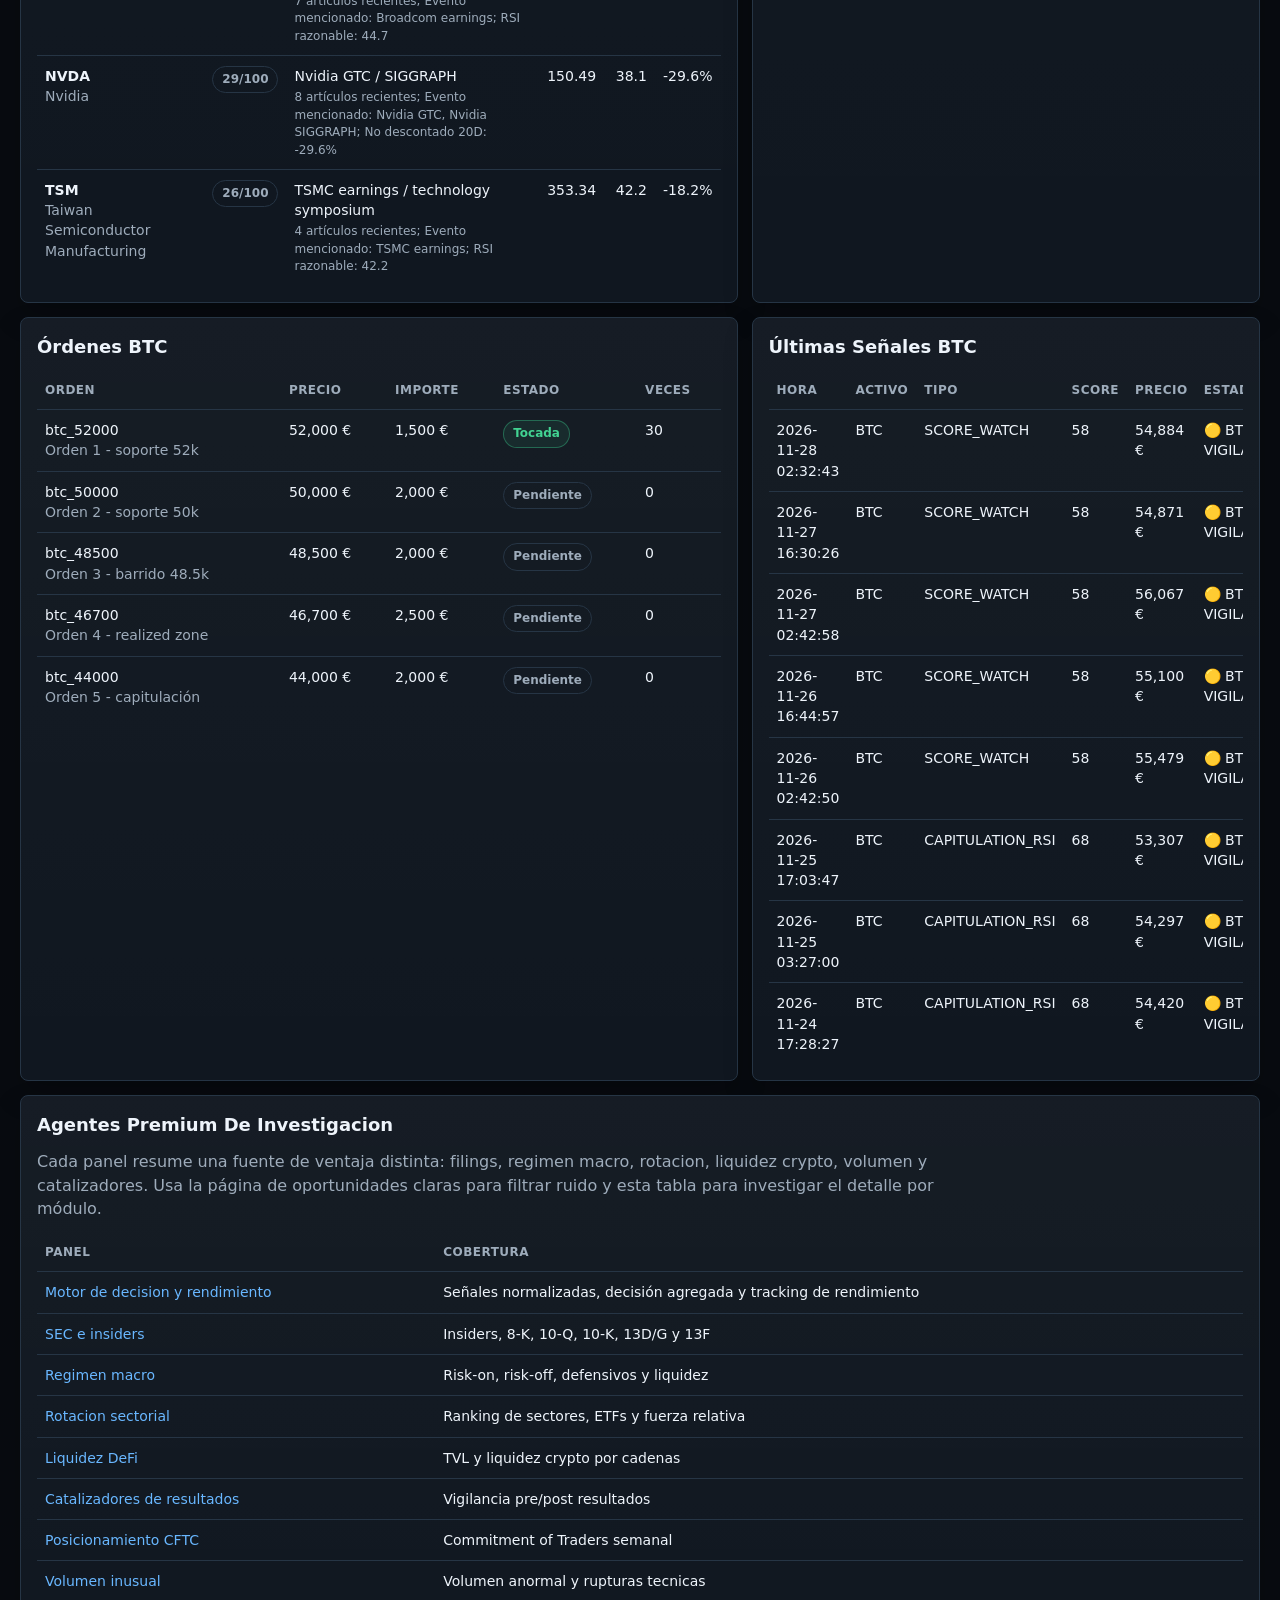
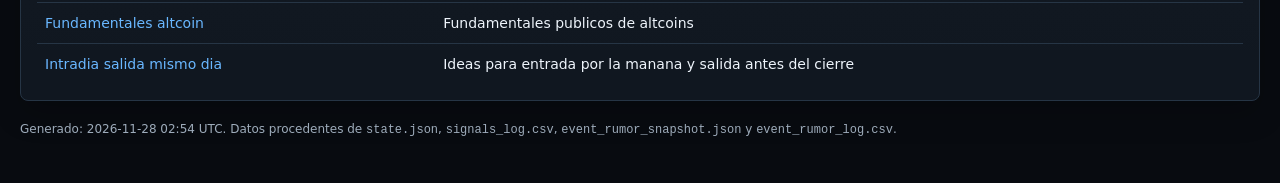
==== commit 06dce6b3: "Update DeFi liquidity agent state [skip ci]" ====
--- a/docs/index.html
+++ b/docs/index.html
@@ -354,7 +354,7 @@
         </tr></tbody></table></div>
     </div>
   </section>
-  <footer>Generado: 2026-11-28 02:53 UTC. Datos procedentes de <code>state.json</code>, <code>signals_log.csv</code>, <code>event_rumor_snapshot.json</code> y <code>event_rumor_log.csv</code>.</footer>
+  <footer>Generado: 2026-11-28 02:54 UTC. Datos procedentes de <code>state.json</code>, <code>signals_log.csv</code>, <code>event_rumor_snapshot.json</code> y <code>event_rumor_log.csv</code>.</footer>
 </div>
 </body>
 </html>
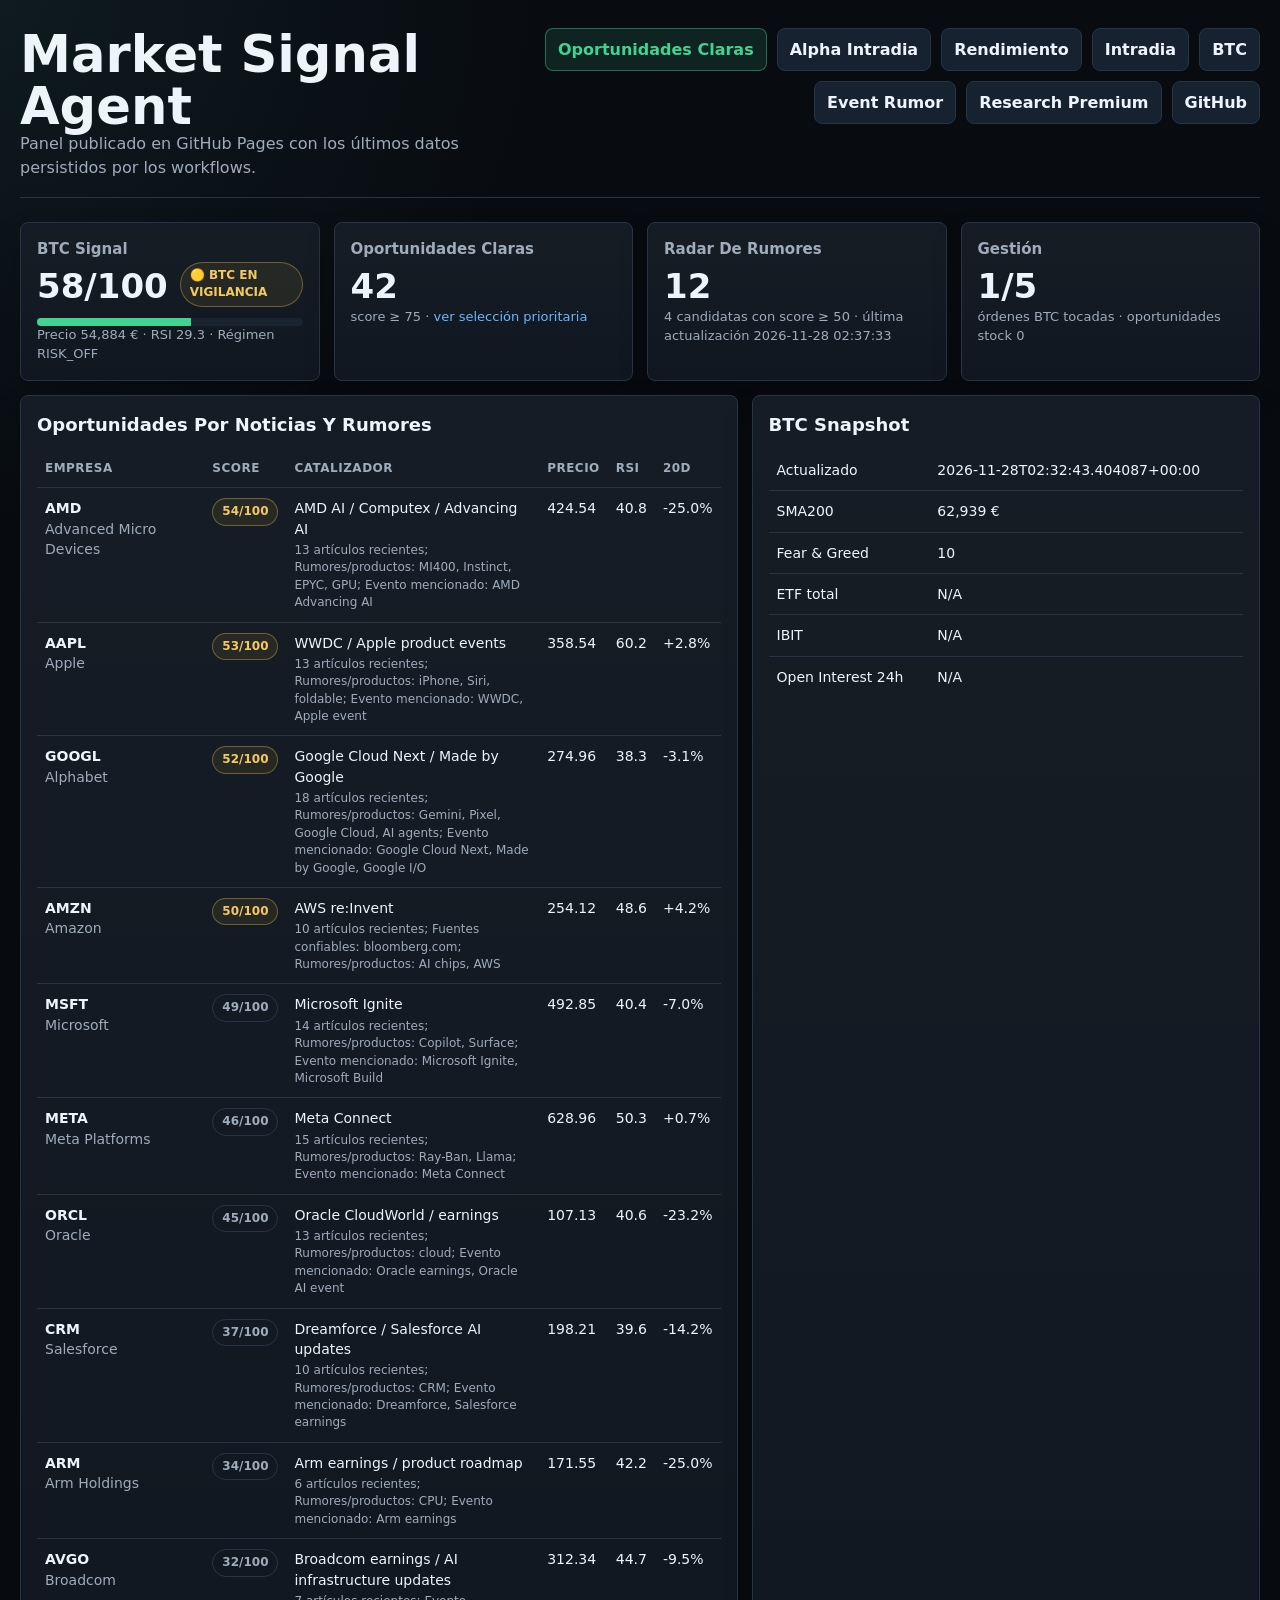
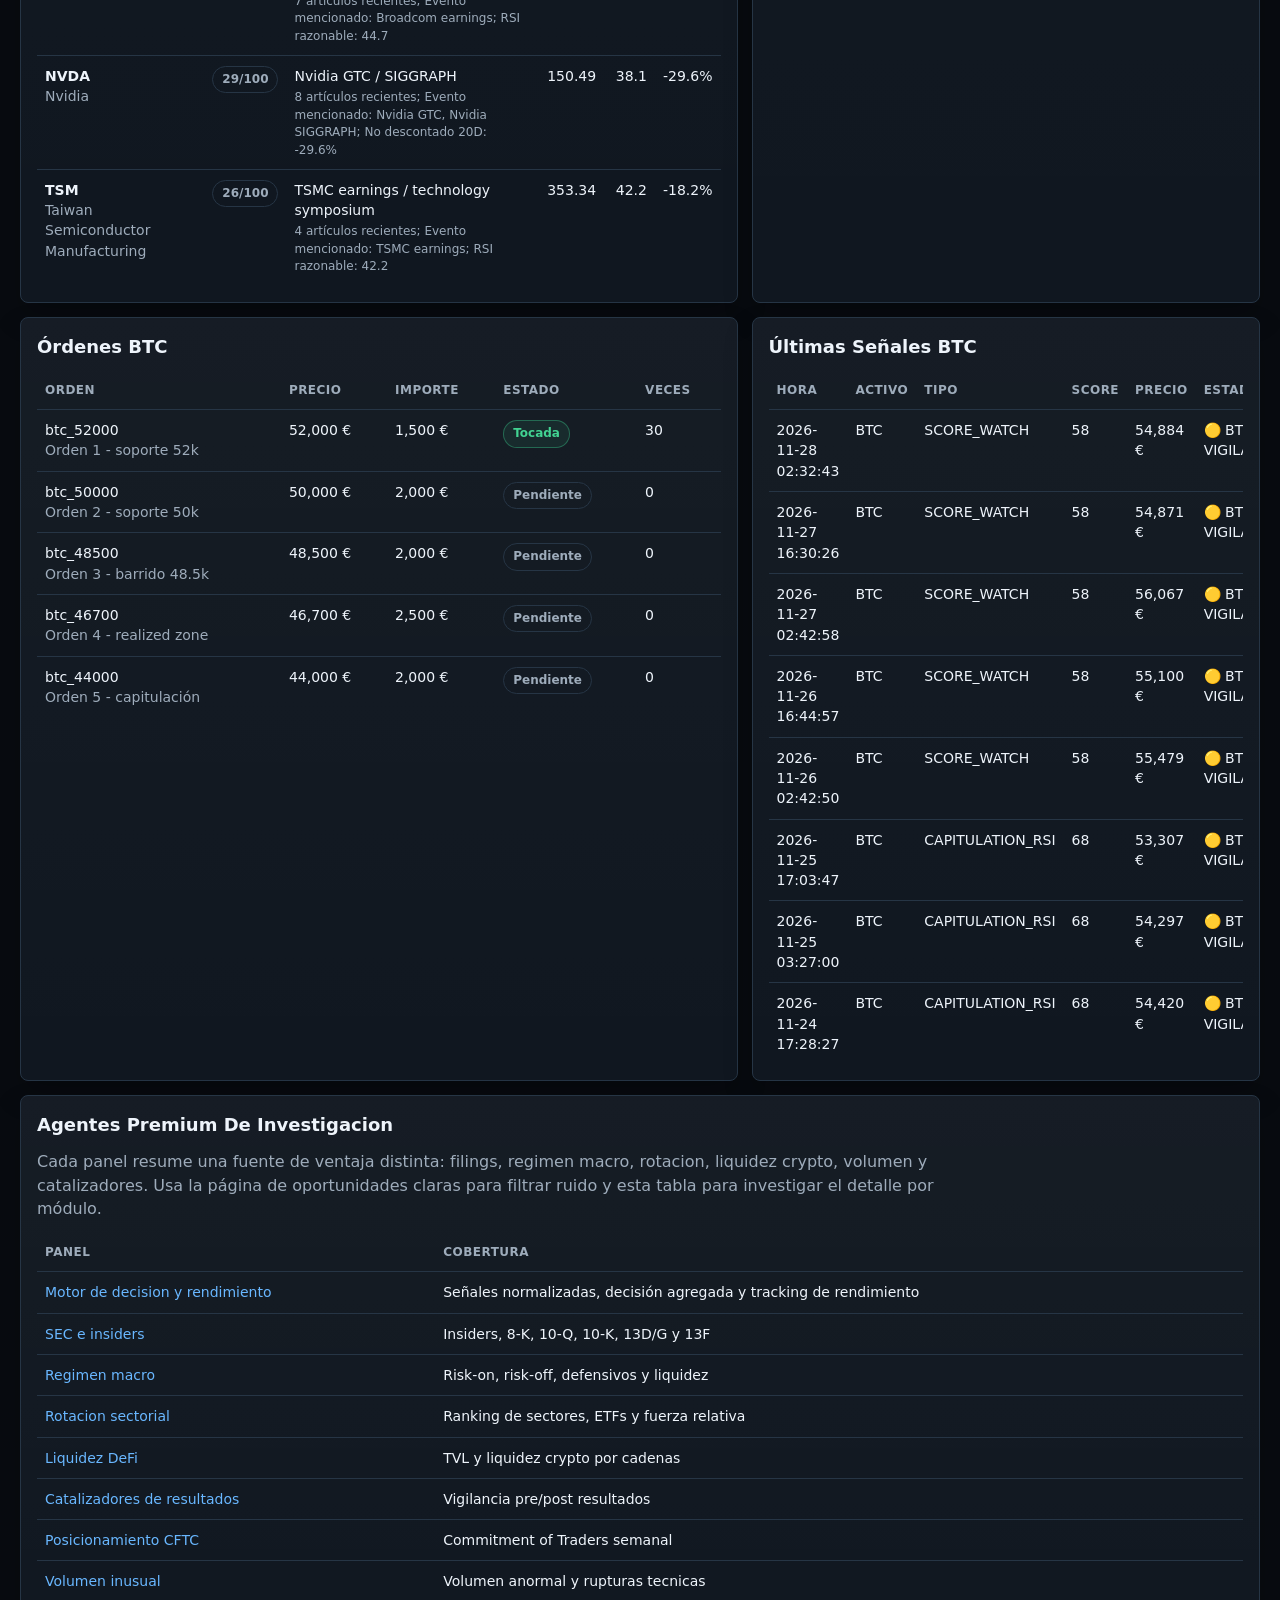
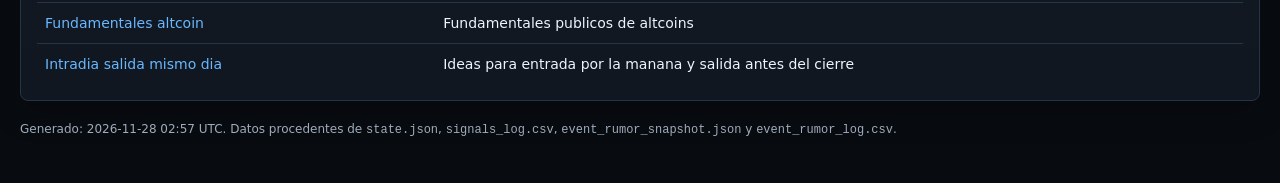
==== commit d7c4290e: "Update earnings catalyst agent state [skip ci]" ====
--- a/docs/index.html
+++ b/docs/index.html
@@ -354,7 +354,7 @@
         </tr></tbody></table></div>
     </div>
   </section>
-  <footer>Generado: 2026-11-28 02:54 UTC. Datos procedentes de <code>state.json</code>, <code>signals_log.csv</code>, <code>event_rumor_snapshot.json</code> y <code>event_rumor_log.csv</code>.</footer>
+  <footer>Generado: 2026-11-28 02:57 UTC. Datos procedentes de <code>state.json</code>, <code>signals_log.csv</code>, <code>event_rumor_snapshot.json</code> y <code>event_rumor_log.csv</code>.</footer>
 </div>
 </body>
 </html>
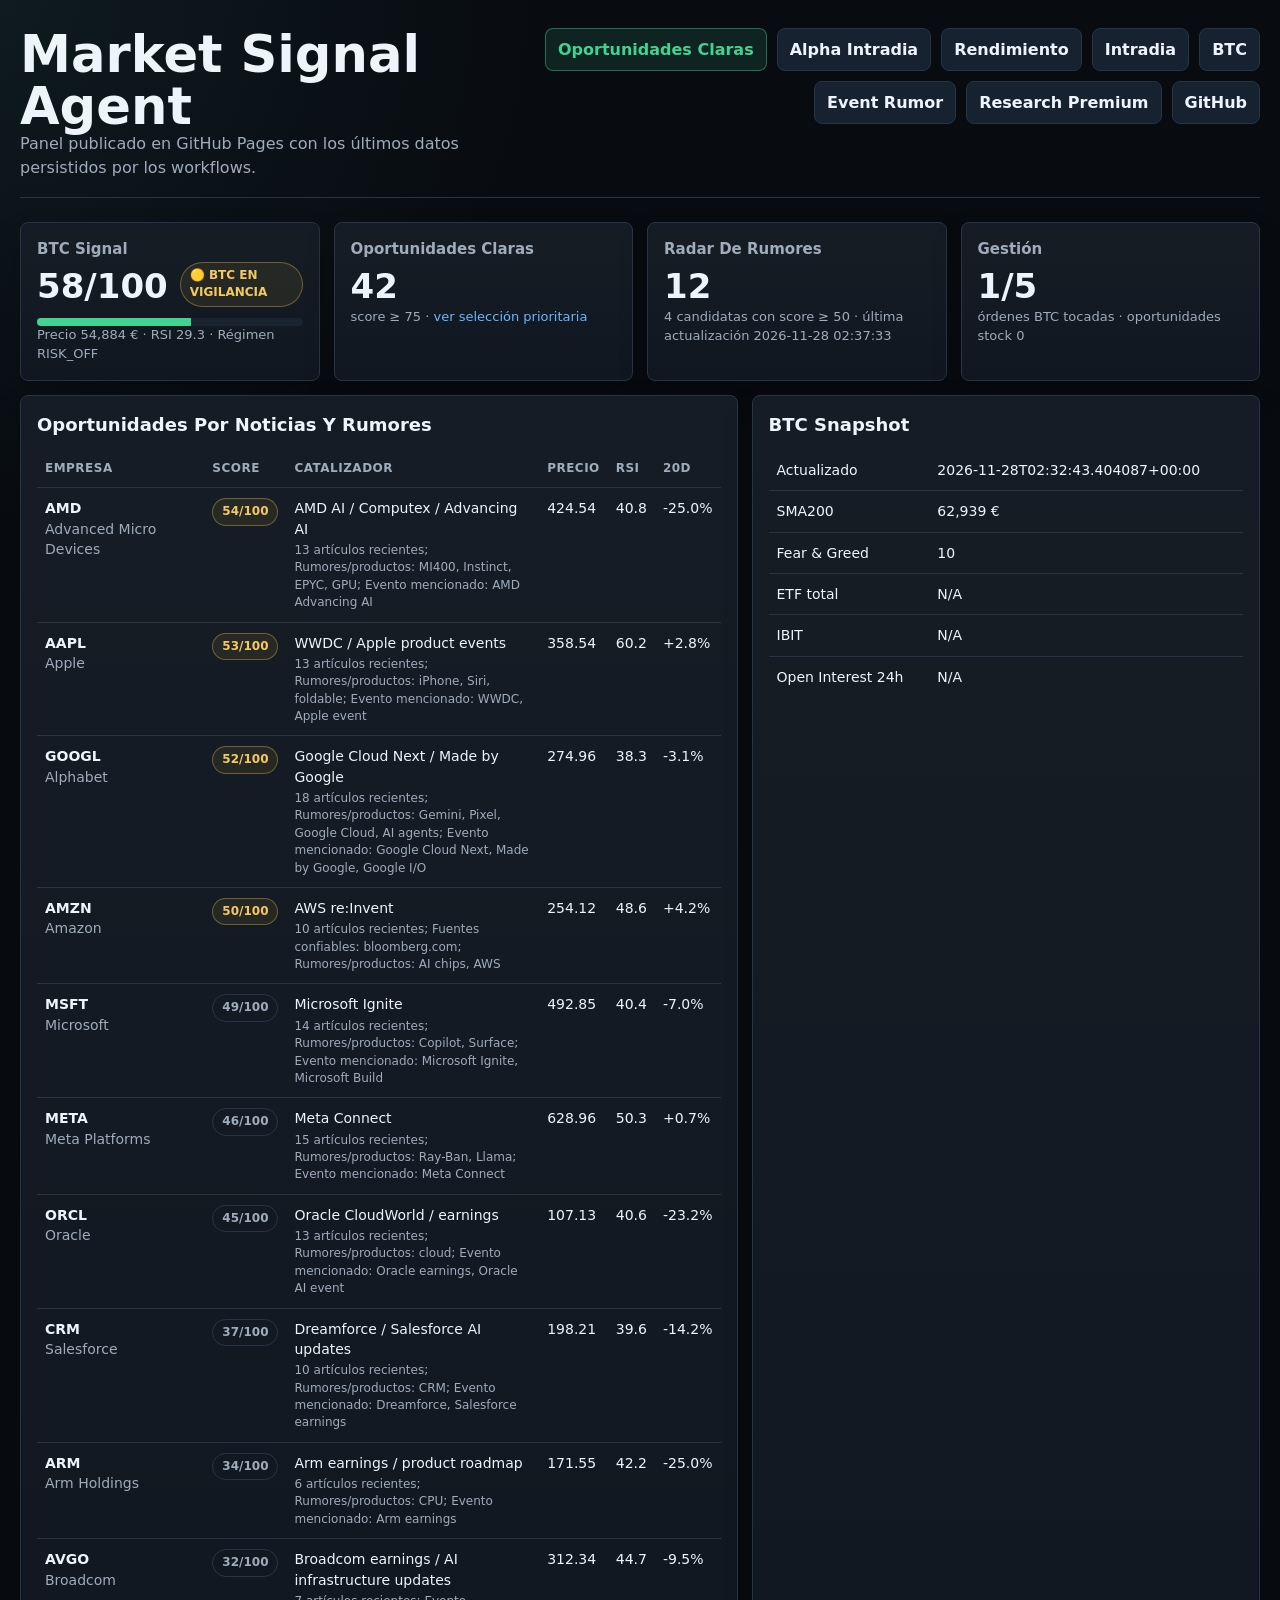
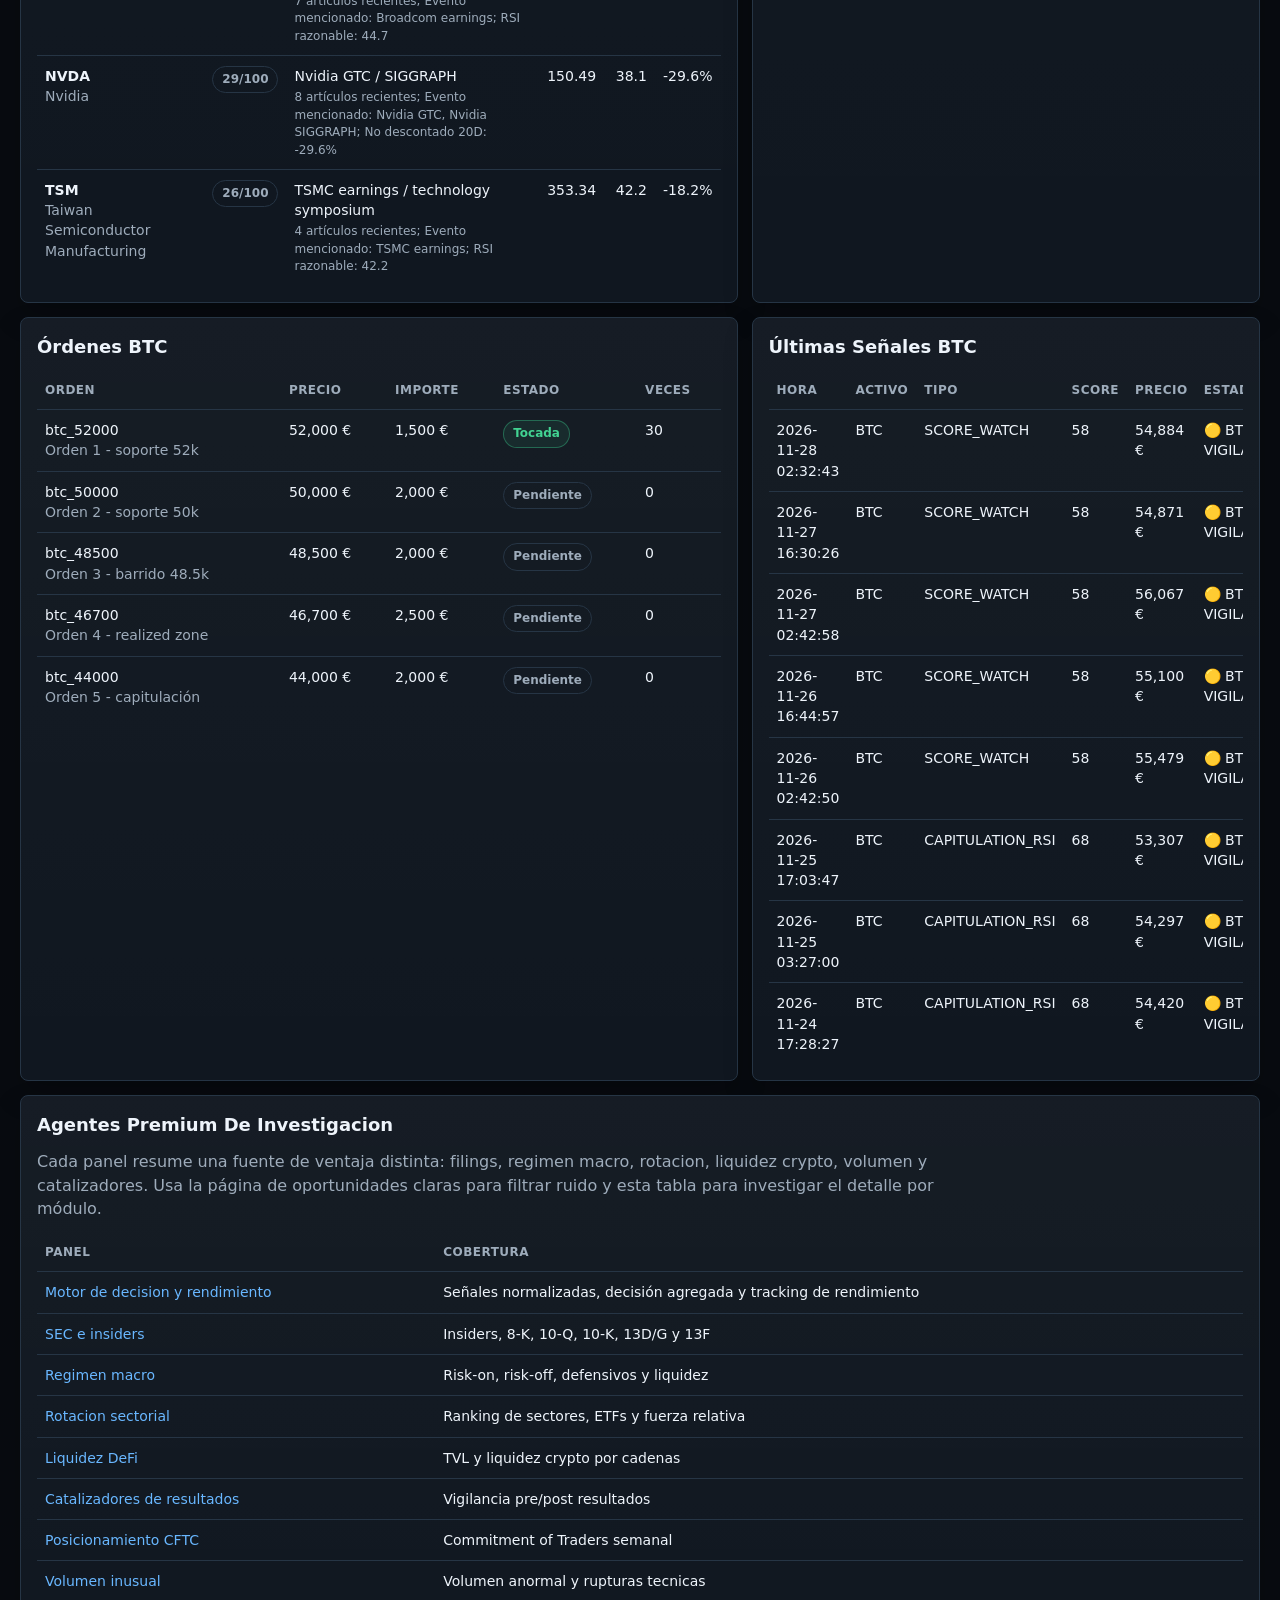
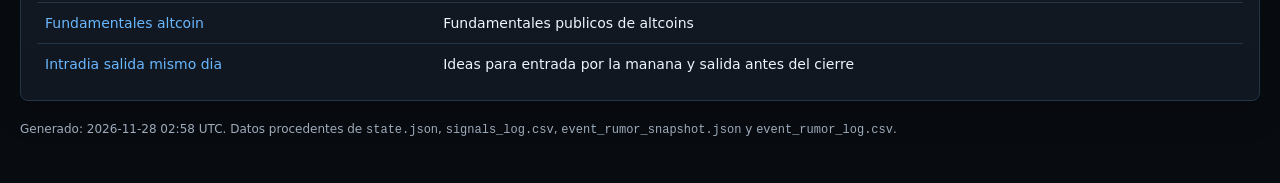
==== commit af8f06a3: "Update altcoin fundamentals agent state [skip ci]" ====
--- a/docs/index.html
+++ b/docs/index.html
@@ -354,7 +354,7 @@
         </tr></tbody></table></div>
     </div>
   </section>
-  <footer>Generado: 2026-11-28 02:57 UTC. Datos procedentes de <code>state.json</code>, <code>signals_log.csv</code>, <code>event_rumor_snapshot.json</code> y <code>event_rumor_log.csv</code>.</footer>
+  <footer>Generado: 2026-11-28 02:58 UTC. Datos procedentes de <code>state.json</code>, <code>signals_log.csv</code>, <code>event_rumor_snapshot.json</code> y <code>event_rumor_log.csv</code>.</footer>
 </div>
 </body>
 </html>
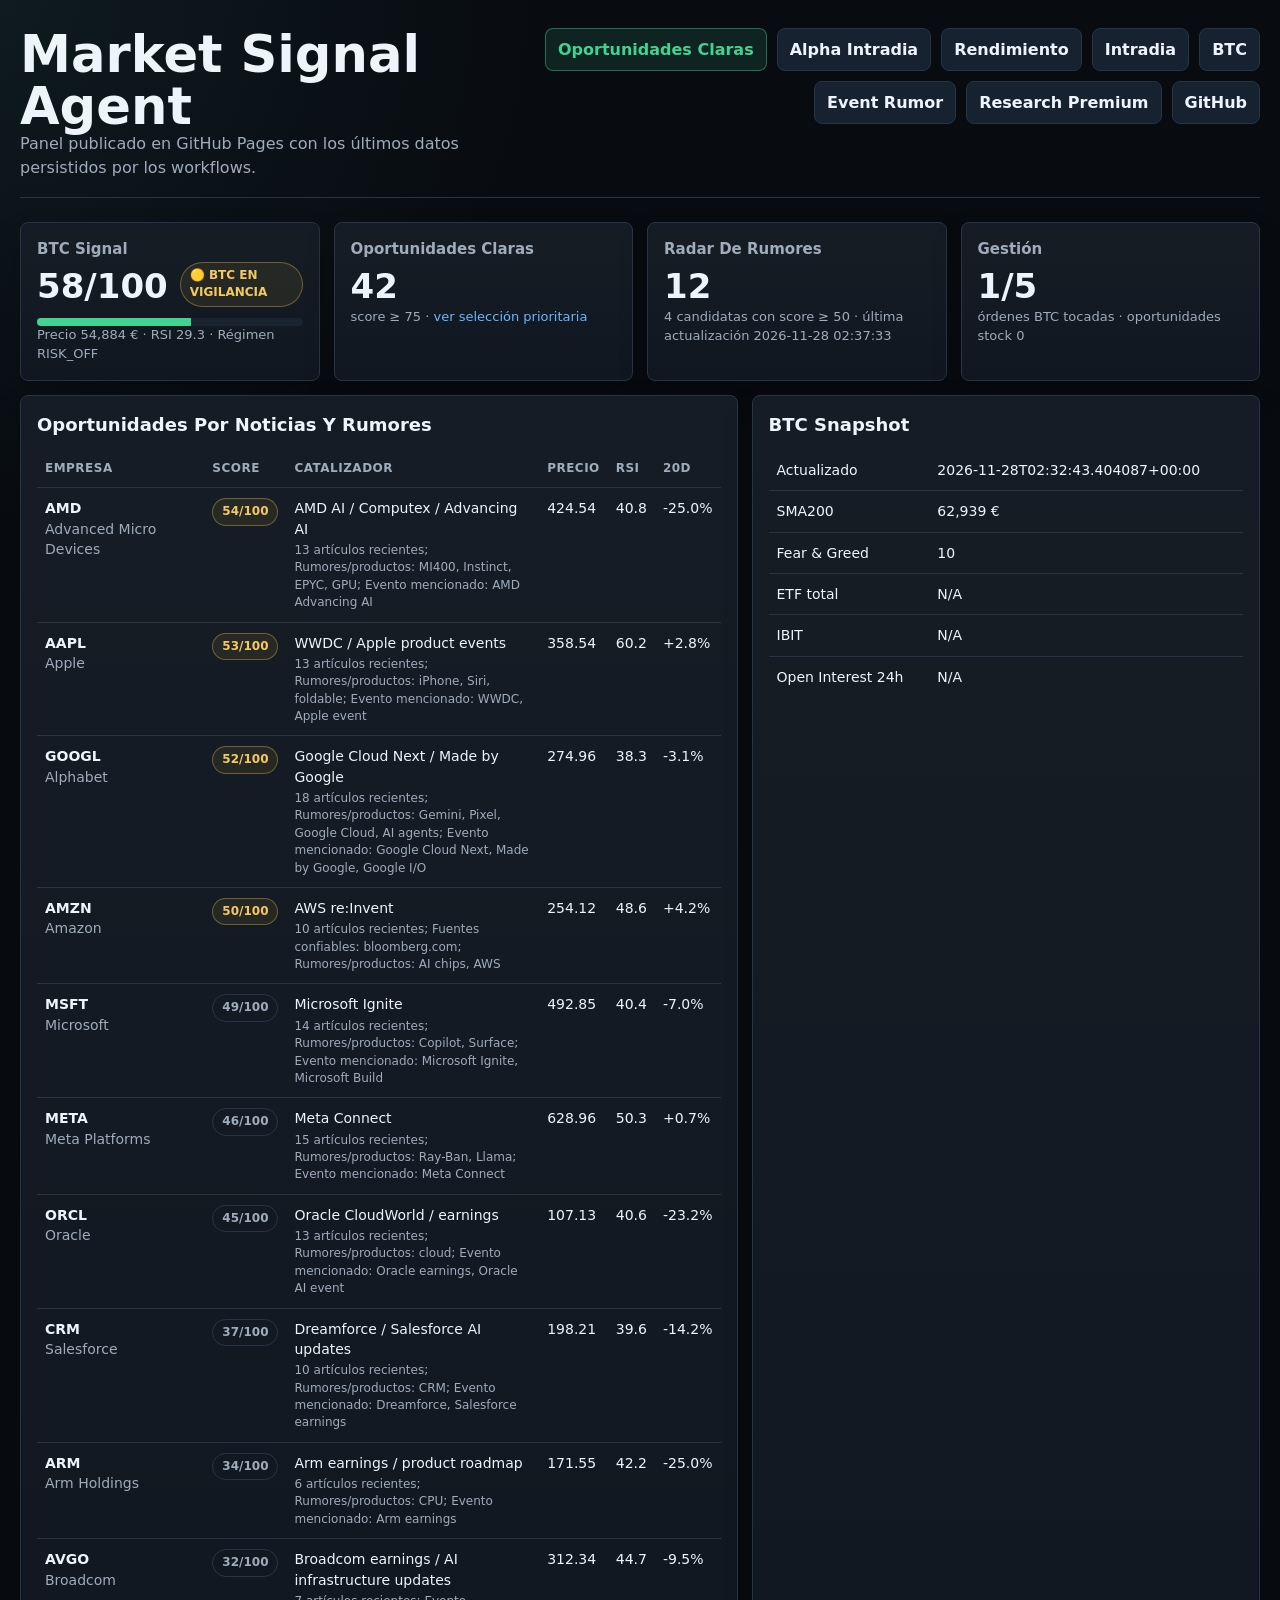
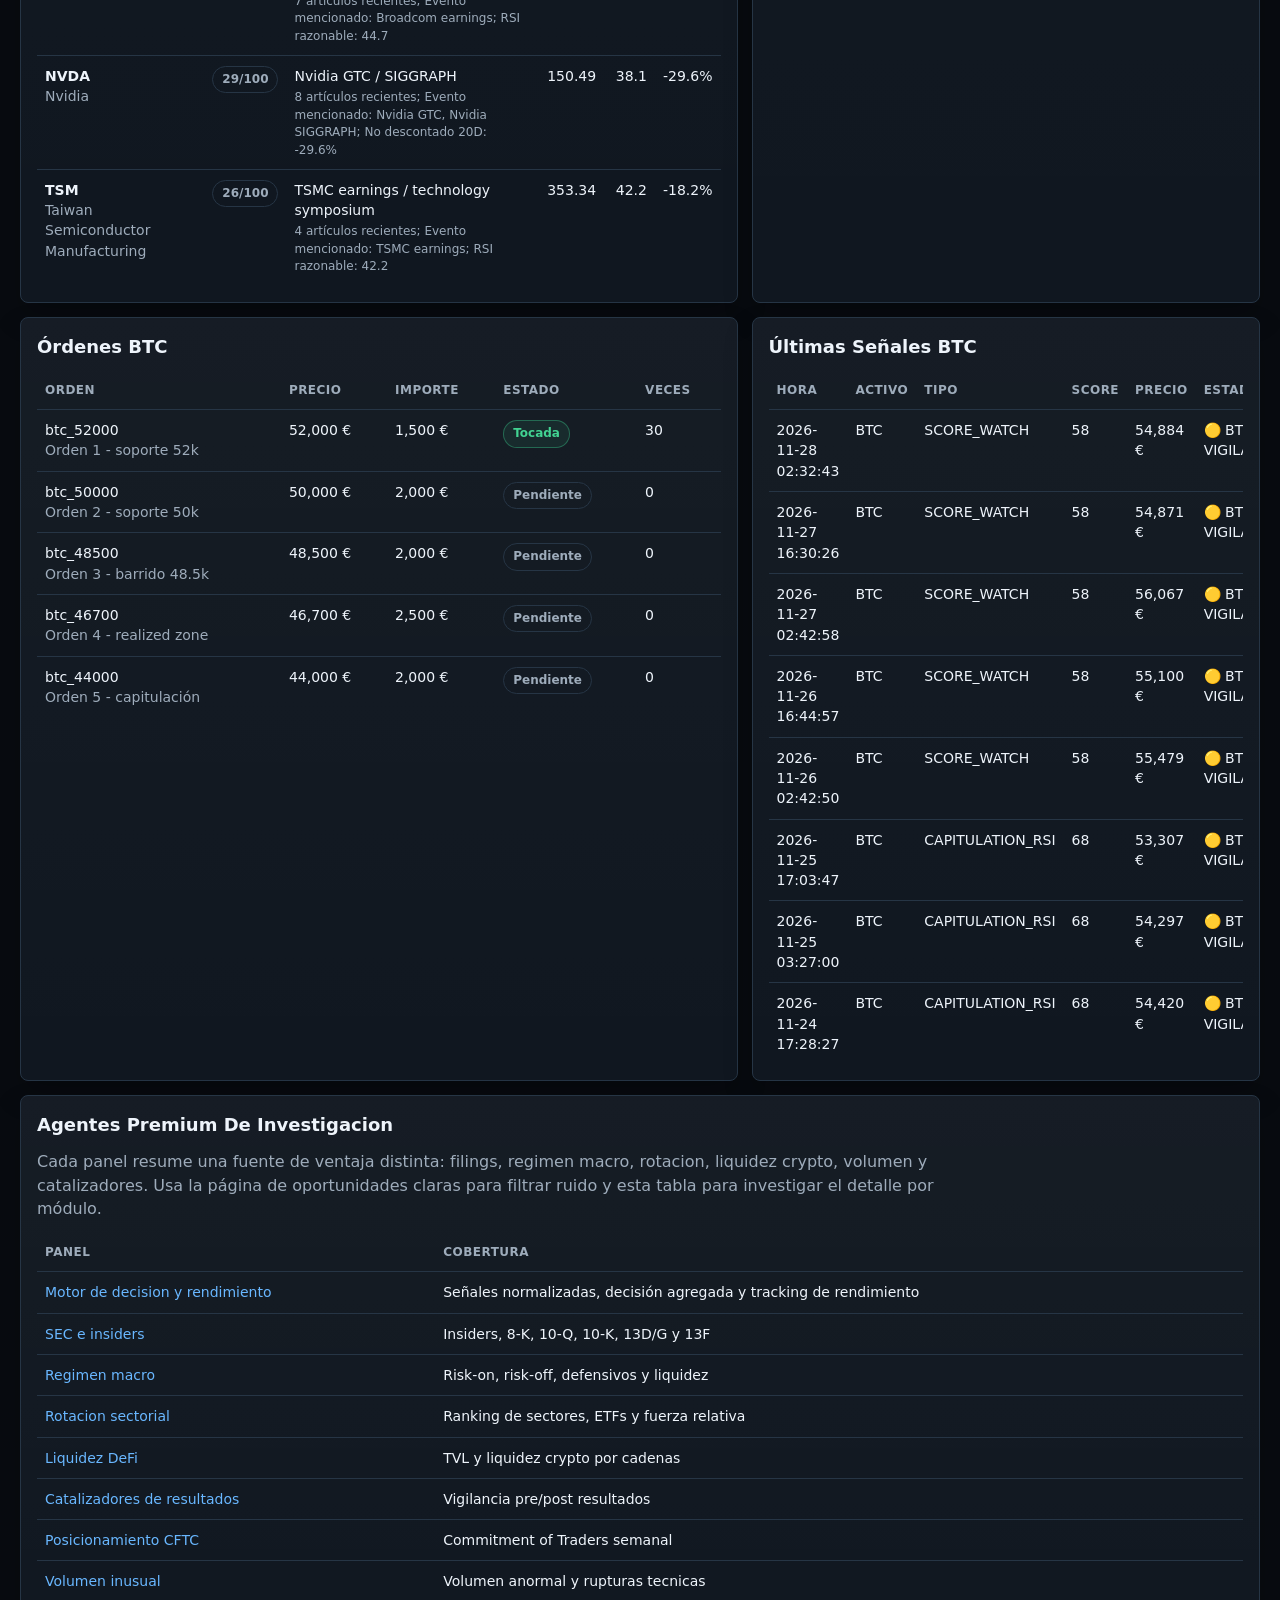
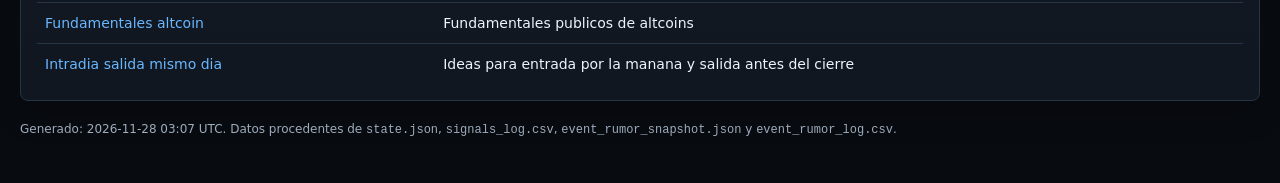
==== commit 9948bffc: "Update weekly report state [skip ci]" ====
--- a/docs/index.html
+++ b/docs/index.html
@@ -354,7 +354,7 @@
         </tr></tbody></table></div>
     </div>
   </section>
-  <footer>Generado: 2026-11-28 02:58 UTC. Datos procedentes de <code>state.json</code>, <code>signals_log.csv</code>, <code>event_rumor_snapshot.json</code> y <code>event_rumor_log.csv</code>.</footer>
+  <footer>Generado: 2026-11-28 03:07 UTC. Datos procedentes de <code>state.json</code>, <code>signals_log.csv</code>, <code>event_rumor_snapshot.json</code> y <code>event_rumor_log.csv</code>.</footer>
 </div>
 </body>
 </html>
